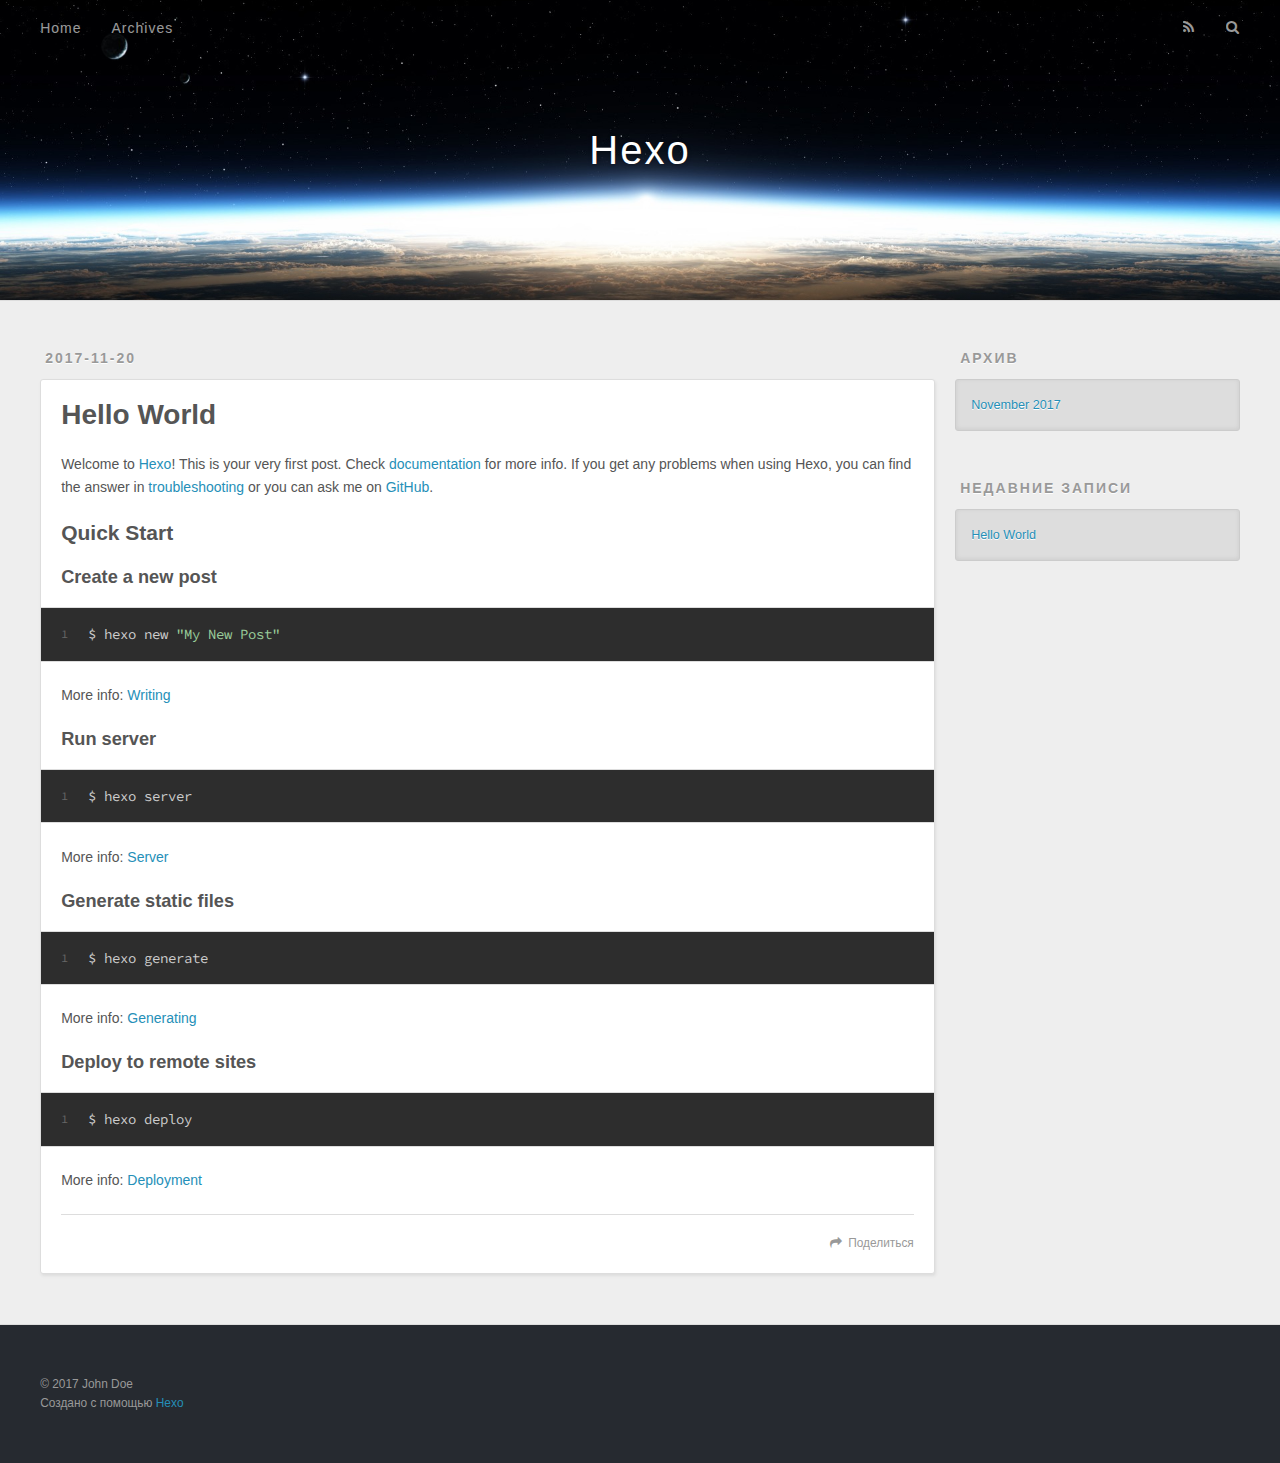
==== index.html @ feb46def "hexo deploy" ====
<!DOCTYPE html>
<html>
<head>
  <meta charset="utf-8">
  
  <title>Hexo</title>
  <meta name="viewport" content="width=device-width, initial-scale=1, maximum-scale=1">
  <meta property="og:type" content="website">
<meta property="og:title" content="Hexo">
<meta property="og:url" content="http://yoursite.com/index.html">
<meta property="og:site_name" content="Hexo">
<meta name="twitter:card" content="summary">
<meta name="twitter:title" content="Hexo">
  
    <link rel="alternate" href="/atom.xml" title="Hexo" type="application/atom+xml">
  
  
    <link rel="icon" href="/favicon.png">
  
  
    <link href="//fonts.googleapis.com/css?family=Source+Code+Pro" rel="stylesheet" type="text/css">
  
  <link rel="stylesheet" href="/css/style.css">
  

</head>

<body>
  <div id="container">
    <div id="wrap">
      <header id="header">
  <div id="banner"></div>
  <div id="header-outer" class="outer">
    <div id="header-title" class="inner">
      <h1 id="logo-wrap">
        <a href="/" id="logo">Hexo</a>
      </h1>
      
    </div>
    <div id="header-inner" class="inner">
      <nav id="main-nav">
        <a id="main-nav-toggle" class="nav-icon"></a>
        
          <a class="main-nav-link" href="/">Home</a>
        
          <a class="main-nav-link" href="/archives">Archives</a>
        
      </nav>
      <nav id="sub-nav">
        
          <a id="nav-rss-link" class="nav-icon" href="/atom.xml" title="RSS-каналы"></a>
        
        <a id="nav-search-btn" class="nav-icon" title="Поиск"></a>
      </nav>
      <div id="search-form-wrap">
        <form action="//google.com/search" method="get" accept-charset="UTF-8" class="search-form"><input type="search" name="q" class="search-form-input" placeholder="Search"><button type="submit" class="search-form-submit">&#xF002;</button><input type="hidden" name="sitesearch" value="http://yoursite.com"></form>
      </div>
    </div>
  </div>
</header>
      <div class="outer">
        <section id="main">
  
    <article id="post-hello-world" class="article article-type-post" itemscope itemprop="blogPost">
  <div class="article-meta">
    <a href="/2017/11/20/hello-world/" class="article-date">
  <time datetime="2017-11-20T05:45:02.000Z" itemprop="datePublished">2017-11-20</time>
</a>
    
  </div>
  <div class="article-inner">
    
    
      <header class="article-header">
        
  
    <h1 itemprop="name">
      <a class="article-title" href="/2017/11/20/hello-world/">Hello World</a>
    </h1>
  

      </header>
    
    <div class="article-entry" itemprop="articleBody">
      
        <p>Welcome to <a href="https://hexo.io/" target="_blank" rel="noopener">Hexo</a>! This is your very first post. Check <a href="https://hexo.io/docs/" target="_blank" rel="noopener">documentation</a> for more info. If you get any problems when using Hexo, you can find the answer in <a href="https://hexo.io/docs/troubleshooting.html" target="_blank" rel="noopener">troubleshooting</a> or you can ask me on <a href="https://github.com/hexojs/hexo/issues" target="_blank" rel="noopener">GitHub</a>.</p>
<h2 id="Quick-Start"><a href="#Quick-Start" class="headerlink" title="Quick Start"></a>Quick Start</h2><h3 id="Create-a-new-post"><a href="#Create-a-new-post" class="headerlink" title="Create a new post"></a>Create a new post</h3><figure class="highlight bash"><table><tr><td class="gutter"><pre><span class="line">1</span><br></pre></td><td class="code"><pre><span class="line">$ hexo new <span class="string">"My New Post"</span></span><br></pre></td></tr></table></figure>
<p>More info: <a href="https://hexo.io/docs/writing.html" target="_blank" rel="noopener">Writing</a></p>
<h3 id="Run-server"><a href="#Run-server" class="headerlink" title="Run server"></a>Run server</h3><figure class="highlight bash"><table><tr><td class="gutter"><pre><span class="line">1</span><br></pre></td><td class="code"><pre><span class="line">$ hexo server</span><br></pre></td></tr></table></figure>
<p>More info: <a href="https://hexo.io/docs/server.html" target="_blank" rel="noopener">Server</a></p>
<h3 id="Generate-static-files"><a href="#Generate-static-files" class="headerlink" title="Generate static files"></a>Generate static files</h3><figure class="highlight bash"><table><tr><td class="gutter"><pre><span class="line">1</span><br></pre></td><td class="code"><pre><span class="line">$ hexo generate</span><br></pre></td></tr></table></figure>
<p>More info: <a href="https://hexo.io/docs/generating.html" target="_blank" rel="noopener">Generating</a></p>
<h3 id="Deploy-to-remote-sites"><a href="#Deploy-to-remote-sites" class="headerlink" title="Deploy to remote sites"></a>Deploy to remote sites</h3><figure class="highlight bash"><table><tr><td class="gutter"><pre><span class="line">1</span><br></pre></td><td class="code"><pre><span class="line">$ hexo deploy</span><br></pre></td></tr></table></figure>
<p>More info: <a href="https://hexo.io/docs/deployment.html" target="_blank" rel="noopener">Deployment</a></p>

      
    </div>
    <footer class="article-footer">
      <a data-url="http://yoursite.com/2017/11/20/hello-world/" data-id="cja7ryu800000cibmfesageqa" class="article-share-link">Поделиться</a>
      
      
    </footer>
  </div>
  
</article>


  

</section>
        
          <aside id="sidebar">
  
    

  
    

  
    
  
    
  <div class="widget-wrap">
    <h3 class="widget-title">Архив</h3>
    <div class="widget">
      <ul class="archive-list"><li class="archive-list-item"><a class="archive-list-link" href="/archives/2017/11/">November 2017</a></li></ul>
    </div>
  </div>


  
    
  <div class="widget-wrap">
    <h3 class="widget-title">Недавние записи</h3>
    <div class="widget">
      <ul>
        
          <li>
            <a href="/2017/11/20/hello-world/">Hello World</a>
          </li>
        
      </ul>
    </div>
  </div>

  
</aside>
        
      </div>
      <footer id="footer">
  
  <div class="outer">
    <div id="footer-info" class="inner">
      &copy; 2017 John Doe<br>
      Создано с помощью <a href="http://hexo.io/" target="_blank">Hexo</a>
    </div>
  </div>
</footer>
    </div>
    <nav id="mobile-nav">
  
    <a href="/" class="mobile-nav-link">Home</a>
  
    <a href="/archives" class="mobile-nav-link">Archives</a>
  
</nav>
    

<script src="//ajax.googleapis.com/ajax/libs/jquery/2.0.3/jquery.min.js"></script>


  <link rel="stylesheet" href="/fancybox/jquery.fancybox.css">
  <script src="/fancybox/jquery.fancybox.pack.js"></script>


<script src="/js/script.js"></script>

  </div>
</body>
</html>
---- css/style.css ----
body {
  width: 100%;
}
body:before,
body:after {
  content: "";
  display: table;
}
body:after {
  clear: both;
}
html,
body,
div,
span,
applet,
object,
iframe,
h1,
h2,
h3,
h4,
h5,
h6,
p,
blockquote,
pre,
a,
abbr,
acronym,
address,
big,
cite,
code,
del,
dfn,
em,
img,
ins,
kbd,
q,
s,
samp,
small,
strike,
strong,
sub,
sup,
tt,
var,
dl,
dt,
dd,
ol,
ul,
li,
fieldset,
form,
label,
legend,
table,
caption,
tbody,
tfoot,
thead,
tr,
th,
td {
  margin: 0;
  padding: 0;
  border: 0;
  outline: 0;
  font-weight: inherit;
  font-style: inherit;
  font-family: inherit;
  font-size: 100%;
  vertical-align: baseline;
}
body {
  line-height: 1;
  color: #000;
  background: #fff;
}
ol,
ul {
  list-style: none;
}
table {
  border-collapse: separate;
  border-spacing: 0;
  vertical-align: middle;
}
caption,
th,
td {
  text-align: left;
  font-weight: normal;
  vertical-align: middle;
}
a img {
  border: none;
}
input,
button {
  margin: 0;
  padding: 0;
}
input::-moz-focus-inner,
button::-moz-focus-inner {
  border: 0;
  padding: 0;
}
@font-face {
  font-family: FontAwesome;
  font-style: normal;
  font-weight: normal;
  src: url("fonts/fontawesome-webfont.eot?v=#4.0.3");
  src: url("fonts/fontawesome-webfont.eot?#iefix&v=#4.0.3") format("embedded-opentype"), url("fonts/fontawesome-webfont.woff?v=#4.0.3") format("woff"), url("fonts/fontawesome-webfont.ttf?v=#4.0.3") format("truetype"), url("fonts/fontawesome-webfont.svg#fontawesomeregular?v=#4.0.3") format("svg");
}
html,
body,
#container {
  height: 100%;
}
body {
  background: #eee;
  font: 14px "Helvetica Neue", Helvetica, Arial, sans-serif;
  -webkit-text-size-adjust: 100%;
}
.outer {
  max-width: 1220px;
  margin: 0 auto;
  padding: 0 20px;
}
.outer:before,
.outer:after {
  content: "";
  display: table;
}
.outer:after {
  clear: both;
}
.inner {
  display: inline;
  float: left;
  width: 98.33333333333333%;
  margin: 0 0.833333333333333%;
}
.left,
.alignleft {
  float: left;
}
.right,
.alignright {
  float: right;
}
.clear {
  clear: both;
}
#container {
  position: relative;
}
.mobile-nav-on {
  overflow: hidden;
}
#wrap {
  height: 100%;
  width: 100%;
  position: absolute;
  top: 0;
  left: 0;
  -webkit-transition: 0.2s ease-out;
  -moz-transition: 0.2s ease-out;
  -ms-transition: 0.2s ease-out;
  transition: 0.2s ease-out;
  z-index: 1;
  background: #eee;
}
.mobile-nav-on #wrap {
  left: 280px;
}
@media screen and (min-width: 768px) {
  #main {
    display: inline;
    float: left;
    width: 73.33333333333333%;
    margin: 0 0.833333333333333%;
  }
}
.article-date,
.article-category-link,
.archive-year,
.widget-title {
  text-decoration: none;
  text-transform: uppercase;
  letter-spacing: 2px;
  color: #999;
  margin-bottom: 1em;
  margin-left: 5px;
  line-height: 1em;
  text-shadow: 0 1px #fff;
  font-weight: bold;
}
.article-inner,
.archive-article-inner {
  background: #fff;
  -webkit-box-shadow: 1px 2px 3px #ddd;
  box-shadow: 1px 2px 3px #ddd;
  border: 1px solid #ddd;
  border-radius: 3px;
}
.article-entry h1,
.widget h1 {
  font-size: 2em;
}
.article-entry h2,
.widget h2 {
  font-size: 1.5em;
}
.article-entry h3,
.widget h3 {
  font-size: 1.3em;
}
.article-entry h4,
.widget h4 {
  font-size: 1.2em;
}
.article-entry h5,
.widget h5 {
  font-size: 1em;
}
.article-entry h6,
.widget h6 {
  font-size: 1em;
  color: #999;
}
.article-entry hr,
.widget hr {
  border: 1px dashed #ddd;
}
.article-entry strong,
.widget strong {
  font-weight: bold;
}
.article-entry em,
.widget em,
.article-entry cite,
.widget cite {
  font-style: italic;
}
.article-entry sup,
.widget sup,
.article-entry sub,
.widget sub {
  font-size: 0.75em;
  line-height: 0;
  position: relative;
  vertical-align: baseline;
}
.article-entry sup,
.widget sup {
  top: -0.5em;
}
.article-entry sub,
.widget sub {
  bottom: -0.2em;
}
.article-entry small,
.widget small {
  font-size: 0.85em;
}
.article-entry acronym,
.widget acronym,
.article-entry abbr,
.widget abbr {
  border-bottom: 1px dotted;
}
.article-entry ul,
.widget ul,
.article-entry ol,
.widget ol,
.article-entry dl,
.widget dl {
  margin: 0 20px;
  line-height: 1.6em;
}
.article-entry ul ul,
.widget ul ul,
.article-entry ol ul,
.widget ol ul,
.article-entry ul ol,
.widget ul ol,
.article-entry ol ol,
.widget ol ol {
  margin-top: 0;
  margin-bottom: 0;
}
.article-entry ul,
.widget ul {
  list-style: disc;
}
.article-entry ol,
.widget ol {
  list-style: decimal;
}
.article-entry dt,
.widget dt {
  font-weight: bold;
}
#header {
  height: 300px;
  position: relative;
  border-bottom: 1px solid #ddd;
}
#header:before,
#header:after {
  content: "";
  position: absolute;
  left: 0;
  right: 0;
  height: 40px;
}
#header:before {
  top: 0;
  background: -webkit-linear-gradient(rgba(0,0,0,0.2), transparent);
  background: -moz-linear-gradient(rgba(0,0,0,0.2), transparent);
  background: -ms-linear-gradient(rgba(0,0,0,0.2), transparent);
  background: linear-gradient(rgba(0,0,0,0.2), transparent);
}
#header:after {
  bottom: 0;
  background: -webkit-linear-gradient(transparent, rgba(0,0,0,0.2));
  background: -moz-linear-gradient(transparent, rgba(0,0,0,0.2));
  background: -ms-linear-gradient(transparent, rgba(0,0,0,0.2));
  background: linear-gradient(transparent, rgba(0,0,0,0.2));
}
#header-outer {
  height: 100%;
  position: relative;
}
#header-inner {
  position: relative;
  overflow: hidden;
}
#banner {
  position: absolute;
  top: 0;
  left: 0;
  width: 100%;
  height: 100%;
  background: url("images/banner.jpg") center #000;
  -webkit-background-size: cover;
  -moz-background-size: cover;
  background-size: cover;
  z-index: -1;
}
#header-title {
  text-align: center;
  height: 40px;
  position: absolute;
  top: 50%;
  left: 0;
  margin-top: -20px;
}
#logo,
#subtitle {
  text-decoration: none;
  color: #fff;
  font-weight: 300;
  text-shadow: 0 1px 4px rgba(0,0,0,0.3);
}
#logo {
  font-size: 40px;
  line-height: 40px;
  letter-spacing: 2px;
}
#subtitle {
  font-size: 16px;
  line-height: 16px;
  letter-spacing: 1px;
}
#subtitle-wrap {
  margin-top: 16px;
}
#main-nav {
  float: left;
  margin-left: -15px;
}
.nav-icon,
.main-nav-link {
  float: left;
  color: #fff;
  opacity: 0.6;
  text-decoration: none;
  text-shadow: 0 1px rgba(0,0,0,0.2);
  -webkit-transition: opacity 0.2s;
  -moz-transition: opacity 0.2s;
  -ms-transition: opacity 0.2s;
  transition: opacity 0.2s;
  display: block;
  padding: 20px 15px;
}
.nav-icon:hover,
.main-nav-link:hover {
  opacity: 1;
}
.nav-icon {
  font-family: FontAwesome;
  text-align: center;
  font-size: 14px;
  width: 14px;
  height: 14px;
  padding: 20px 15px;
  position: relative;
  cursor: pointer;
}
.main-nav-link {
  font-weight: 300;
  letter-spacing: 1px;
}
@media screen and (max-width: 479px) {
  .main-nav-link {
    display: none;
  }
}
#main-nav-toggle {
  display: none;
}
#main-nav-toggle:before {
  content: "\f0c9";
}
@media screen and (max-width: 479px) {
  #main-nav-toggle {
    display: block;
  }
}
#sub-nav {
  float: right;
  margin-right: -15px;
}
#nav-rss-link:before {
  content: "\f09e";
}
#nav-search-btn:before {
  content: "\f002";
}
#search-form-wrap {
  position: absolute;
  top: 15px;
  width: 150px;
  height: 30px;
  right: -150px;
  opacity: 0;
  -webkit-transition: 0.2s ease-out;
  -moz-transition: 0.2s ease-out;
  -ms-transition: 0.2s ease-out;
  transition: 0.2s ease-out;
}
#search-form-wrap.on {
  opacity: 1;
  right: 0;
}
@media screen and (max-width: 479px) {
  #search-form-wrap {
    width: 100%;
    right: -100%;
  }
}
.search-form {
  position: absolute;
  top: 0;
  left: 0;
  right: 0;
  background: #fff;
  padding: 5px 15px;
  border-radius: 15px;
  -webkit-box-shadow: 0 0 10px rgba(0,0,0,0.3);
  box-shadow: 0 0 10px rgba(0,0,0,0.3);
}
.search-form-input {
  border: none;
  background: none;
  color: #555;
  width: 100%;
  font: 13px "Helvetica Neue", Helvetica, Arial, sans-serif;
  outline: none;
}
.search-form-input::-webkit-search-results-decoration,
.search-form-input::-webkit-search-cancel-button {
  -webkit-appearance: none;
}
.search-form-submit {
  position: absolute;
  top: 50%;
  right: 10px;
  margin-top: -7px;
  font: 13px FontAwesome;
  border: none;
  background: none;
  color: #bbb;
  cursor: pointer;
}
.search-form-submit:hover,
.search-form-submit:focus {
  color: #777;
}
.article {
  margin: 50px 0;
}
.article-inner {
  overflow: hidden;
}
.article-meta:before,
.article-meta:after {
  content: "";
  display: table;
}
.article-meta:after {
  clear: both;
}
.article-date {
  float: left;
}
.article-category {
  float: left;
  line-height: 1em;
  color: #ccc;
  text-shadow: 0 1px #fff;
  margin-left: 8px;
}
.article-category:before {
  content: "\2022";
}
.article-category-link {
  margin: 0 12px 1em;
}
.article-header {
  padding: 20px 20px 0;
}
.article-title {
  text-decoration: none;
  font-size: 2em;
  font-weight: bold;
  color: #555;
  line-height: 1.1em;
  -webkit-transition: color 0.2s;
  -moz-transition: color 0.2s;
  -ms-transition: color 0.2s;
  transition: color 0.2s;
}
a.article-title:hover {
  color: #258fb8;
}
.article-entry {
  color: #555;
  padding: 0 20px;
}
.article-entry:before,
.article-entry:after {
  content: "";
  display: table;
}
.article-entry:after {
  clear: both;
}
.article-entry p,
.article-entry table {
  line-height: 1.6em;
  margin: 1.6em 0;
}
.article-entry h1,
.article-entry h2,
.article-entry h3,
.article-entry h4,
.article-entry h5,
.article-entry h6 {
  font-weight: bold;
}
.article-entry h1,
.article-entry h2,
.article-entry h3,
.article-entry h4,
.article-entry h5,
.article-entry h6 {
  line-height: 1.1em;
  margin: 1.1em 0;
}
.article-entry a {
  color: #258fb8;
  text-decoration: none;
}
.article-entry a:hover {
  text-decoration: underline;
}
.article-entry ul,
.article-entry ol,
.article-entry dl {
  margin-top: 1.6em;
  margin-bottom: 1.6em;
}
.article-entry img,
.article-entry video {
  max-width: 100%;
  height: auto;
  display: block;
  margin: auto;
}
.article-entry iframe {
  border: none;
}
.article-entry table {
  width: 100%;
  border-collapse: collapse;
  border-spacing: 0;
}
.article-entry th {
  font-weight: bold;
  border-bottom: 3px solid #ddd;
  padding-bottom: 0.5em;
}
.article-entry td {
  border-bottom: 1px solid #ddd;
  padding: 10px 0;
}
.article-entry blockquote {
  font-family: Georgia, "Times New Roman", serif;
  font-size: 1.4em;
  margin: 1.6em 20px;
  text-align: center;
}
.article-entry blockquote footer {
  font-size: 14px;
  margin: 1.6em 0;
  font-family: "Helvetica Neue", Helvetica, Arial, sans-serif;
}
.article-entry blockquote footer cite:before {
  content: "—";
  padding: 0 0.5em;
}
.article-entry .pullquote {
  text-align: left;
  width: 45%;
  margin: 0;
}
.article-entry .pullquote.left {
  margin-left: 0.5em;
  margin-right: 1em;
}
.article-entry .pullquote.right {
  margin-right: 0.5em;
  margin-left: 1em;
}
.article-entry .caption {
  color: #999;
  display: block;
  font-size: 0.9em;
  margin-top: 0.5em;
  position: relative;
  text-align: center;
}
.article-entry .video-container {
  position: relative;
  padding-top: 56.25%;
  height: 0;
  overflow: hidden;
}
.article-entry .video-container iframe,
.article-entry .video-container object,
.article-entry .video-container embed {
  position: absolute;
  top: 0;
  left: 0;
  width: 100%;
  height: 100%;
  margin-top: 0;
}
.article-more-link a {
  display: inline-block;
  line-height: 1em;
  padding: 6px 15px;
  border-radius: 15px;
  background: #eee;
  color: #999;
  text-shadow: 0 1px #fff;
  text-decoration: none;
}
.article-more-link a:hover {
  background: #258fb8;
  color: #fff;
  text-decoration: none;
  text-shadow: 0 1px #1e7293;
}
.article-footer {
  font-size: 0.85em;
  line-height: 1.6em;
  border-top: 1px solid #ddd;
  padding-top: 1.6em;
  margin: 0 20px 20px;
}
.article-footer:before,
.article-footer:after {
  content: "";
  display: table;
}
.article-footer:after {
  clear: both;
}
.article-footer a {
  color: #999;
  text-decoration: none;
}
.article-footer a:hover {
  color: #555;
}
.article-tag-list-item {
  float: left;
  margin-right: 10px;
}
.article-tag-list-link:before {
  content: "#";
}
.article-comment-link {
  float: right;
}
.article-comment-link:before {
  content: "\f075";
  font-family: FontAwesome;
  padding-right: 8px;
}
.article-share-link {
  cursor: pointer;
  float: right;
  margin-left: 20px;
}
.article-share-link:before {
  content: "\f064";
  font-family: FontAwesome;
  padding-right: 6px;
}
#article-nav {
  position: relative;
}
#article-nav:before,
#article-nav:after {
  content: "";
  display: table;
}
#article-nav:after {
  clear: both;
}
@media screen and (min-width: 768px) {
  #article-nav {
    margin: 50px 0;
  }
  #article-nav:before {
    width: 8px;
    height: 8px;
    position: absolute;
    top: 50%;
    left: 50%;
    margin-top: -4px;
    margin-left: -4px;
    content: "";
    border-radius: 50%;
    background: #ddd;
    -webkit-box-shadow: 0 1px 2px #fff;
    box-shadow: 0 1px 2px #fff;
  }
}
.article-nav-link-wrap {
  text-decoration: none;
  text-shadow: 0 1px #fff;
  color: #999;
  -webkit-box-sizing: border-box;
  -moz-box-sizing: border-box;
  box-sizing: border-box;
  margin-top: 50px;
  text-align: center;
  display: block;
}
.article-nav-link-wrap:hover {
  color: #555;
}
@media screen and (min-width: 768px) {
  .article-nav-link-wrap {
    width: 50%;
    margin-top: 0;
  }
}
@media screen and (min-width: 768px) {
  #article-nav-newer {
    float: left;
    text-align: right;
    padding-right: 20px;
  }
}
@media screen and (min-width: 768px) {
  #article-nav-older {
    float: right;
    text-align: left;
    padding-left: 20px;
  }
}
.article-nav-caption {
  text-transform: uppercase;
  letter-spacing: 2px;
  color: #ddd;
  line-height: 1em;
  font-weight: bold;
}
#article-nav-newer .article-nav-caption {
  margin-right: -2px;
}
.article-nav-title {
  font-size: 0.85em;
  line-height: 1.6em;
  margin-top: 0.5em;
}
.article-share-box {
  position: absolute;
  display: none;
  background: #fff;
  -webkit-box-shadow: 1px 2px 10px rgba(0,0,0,0.2);
  box-shadow: 1px 2px 10px rgba(0,0,0,0.2);
  border-radius: 3px;
  margin-left: -145px;
  overflow: hidden;
  z-index: 1;
}
.article-share-box.on {
  display: block;
}
.article-share-input {
  width: 100%;
  background: none;
  -webkit-box-sizing: border-box;
  -moz-box-sizing: border-box;
  box-sizing: border-box;
  font: 14px "Helvetica Neue", Helvetica, Arial, sans-serif;
  padding: 0 15px;
  color: #555;
  outline: none;
  border: 1px solid #ddd;
  border-radius: 3px 3px 0 0;
  height: 36px;
  line-height: 36px;
}
.article-share-links {
  background: #eee;
}
.article-share-links:before,
.article-share-links:after {
  content: "";
  display: table;
}
.article-share-links:after {
  clear: both;
}
.article-share-twitter,
.article-share-facebook,
.article-share-pinterest,
.article-share-google {
  width: 50px;
  height: 36px;
  display: block;
  float: left;
  position: relative;
  color: #999;
  text-shadow: 0 1px #fff;
}
.article-share-twitter:before,
.article-share-facebook:before,
.article-share-pinterest:before,
.article-share-google:before {
  font-size: 20px;
  font-family: FontAwesome;
  width: 20px;
  height: 20px;
  position: absolute;
  top: 50%;
  left: 50%;
  margin-top: -10px;
  margin-left: -10px;
  text-align: center;
}
.article-share-twitter:hover,
.article-share-facebook:hover,
.article-share-pinterest:hover,
.article-share-google:hover {
  color: #fff;
}
.article-share-twitter:before {
  content: "\f099";
}
.article-share-twitter:hover {
  background: #00aced;
  text-shadow: 0 1px #008abe;
}
.article-share-facebook:before {
  content: "\f09a";
}
.article-share-facebook:hover {
  background: #3b5998;
  text-shadow: 0 1px #2f477a;
}
.article-share-pinterest:before {
  content: "\f0d2";
}
.article-share-pinterest:hover {
  background: #cb2027;
  text-shadow: 0 1px #a21a1f;
}
.article-share-google:before {
  content: "\f0d5";
}
.article-share-google:hover {
  background: #dd4b39;
  text-shadow: 0 1px #be3221;
}
.article-gallery {
  background: #000;
  position: relative;
}
.article-gallery-photos {
  position: relative;
  overflow: hidden;
}
.article-gallery-img {
  display: none;
  max-width: 100%;
}
.article-gallery-img:first-child {
  display: block;
}
.article-gallery-img.loaded {
  position: absolute;
  display: block;
}
.article-gallery-img img {
  display: block;
  max-width: 100%;
  margin: 0 auto;
}
#comments {
  background: #fff;
  -webkit-box-shadow: 1px 2px 3px #ddd;
  box-shadow: 1px 2px 3px #ddd;
  padding: 20px;
  border: 1px solid #ddd;
  border-radius: 3px;
  margin: 50px 0;
}
#comments a {
  color: #258fb8;
}
.archives-wrap {
  margin: 50px 0;
}
.archives:before,
.archives:after {
  content: "";
  display: table;
}
.archives:after {
  clear: both;
}
.archive-year-wrap {
  margin-bottom: 1em;
}
.archives {
  -webkit-column-gap: 10px;
  -moz-column-gap: 10px;
  column-gap: 10px;
}
@media screen and (min-width: 480px) and (max-width: 767px) {
  .archives {
    -webkit-column-count: 2;
    -moz-column-count: 2;
    column-count: 2;
  }
}
@media screen and (min-width: 768px) {
  .archives {
    -webkit-column-count: 3;
    -moz-column-count: 3;
    column-count: 3;
  }
}
.archive-article {
  -webkit-column-break-inside: avoid;
  page-break-inside: avoid;
  overflow: hidden;
  break-inside: avoid-column;
}
.archive-article-inner {
  padding: 10px;
  margin-bottom: 15px;
}
.archive-article-title {
  text-decoration: none;
  font-weight: bold;
  color: #555;
  -webkit-transition: color 0.2s;
  -moz-transition: color 0.2s;
  -ms-transition: color 0.2s;
  transition: color 0.2s;
  line-height: 1.6em;
}
.archive-article-title:hover {
  color: #258fb8;
}
.archive-article-footer {
  margin-top: 1em;
}
.archive-article-date {
  color: #999;
  text-decoration: none;
  font-size: 0.85em;
  line-height: 1em;
  margin-bottom: 0.5em;
  display: block;
}
#page-nav {
  margin: 50px auto;
  background: #fff;
  -webkit-box-shadow: 1px 2px 3px #ddd;
  box-shadow: 1px 2px 3px #ddd;
  border: 1px solid #ddd;
  border-radius: 3px;
  text-align: center;
  color: #999;
  overflow: hidden;
}
#page-nav:before,
#page-nav:after {
  content: "";
  display: table;
}
#page-nav:after {
  clear: both;
}
#page-nav a,
#page-nav span {
  padding: 10px 20px;
  line-height: 1;
  height: 2ex;
}
#page-nav a {
  color: #999;
  text-decoration: none;
}
#page-nav a:hover {
  background: #999;
  color: #fff;
}
#page-nav .prev {
  float: left;
}
#page-nav .next {
  float: right;
}
#page-nav .page-number {
  display: inline-block;
}
@media screen and (max-width: 479px) {
  #page-nav .page-number {
    display: none;
  }
}
#page-nav .current {
  color: #555;
  font-weight: bold;
}
#page-nav .space {
  color: #ddd;
}
#footer {
  background: #262a30;
  padding: 50px 0;
  border-top: 1px solid #ddd;
  color: #999;
}
#footer a {
  color: #258fb8;
  text-decoration: none;
}
#footer a:hover {
  text-decoration: underline;
}
#footer-info {
  line-height: 1.6em;
  font-size: 0.85em;
}
.article-entry pre,
.article-entry .highlight {
  background: #2d2d2d;
  margin: 0 -20px;
  padding: 15px 20px;
  border-style: solid;
  border-color: #ddd;
  border-width: 1px 0;
  overflow: auto;
  color: #ccc;
  line-height: 22.400000000000002px;
}
.article-entry .highlight .gutter pre,
.article-entry .gist .gist-file .gist-data .line-numbers {
  color: #666;
  font-size: 0.85em;
}
.article-entry pre,
.article-entry code {
  font-family: "Source Code Pro", Consolas, Monaco, Menlo, Consolas, monospace;
}
.article-entry code {
  background: #eee;
  text-shadow: 0 1px #fff;
  padding: 0 0.3em;
}
.article-entry pre code {
  background: none;
  text-shadow: none;
  padding: 0;
}
.article-entry .highlight pre {
  border: none;
  margin: 0;
  padding: 0;
}
.article-entry .highlight table {
  margin: 0;
  width: auto;
}
.article-entry .highlight td {
  border: none;
  padding: 0;
}
.article-entry .highlight figcaption {
  font-size: 0.85em;
  color: #999;
  line-height: 1em;
  margin-bottom: 1em;
}
.article-entry .highlight figcaption:before,
.article-entry .highlight figcaption:after {
  content: "";
  display: table;
}
.article-entry .highlight figcaption:after {
  clear: both;
}
.article-entry .highlight figcaption a {
  float: right;
}
.article-entry .highlight .gutter pre {
  text-align: right;
  padding-right: 20px;
}
.article-entry .highlight .line {
  height: 22.400000000000002px;
}
.article-entry .highlight .line.marked {
  background: #515151;
}
.article-entry .gist {
  margin: 0 -20px;
  border-style: solid;
  border-color: #ddd;
  border-width: 1px 0;
  background: #2d2d2d;
  padding: 15px 20px 15px 0;
}
.article-entry .gist .gist-file {
  border: none;
  font-family: "Source Code Pro", Consolas, Monaco, Menlo, Consolas, monospace;
  margin: 0;
}
.article-entry .gist .gist-file .gist-data {
  background: none;
  border: none;
}
.article-entry .gist .gist-file .gist-data .line-numbers {
  background: none;
  border: none;
  padding: 0 20px 0 0;
}
.article-entry .gist .gist-file .gist-data .line-data {
  padding: 0 !important;
}
.article-entry .gist .gist-file .highlight {
  margin: 0;
  padding: 0;
  border: none;
}
.article-entry .gist .gist-file .gist-meta {
  background: #2d2d2d;
  color: #999;
  font: 0.85em "Helvetica Neue", Helvetica, Arial, sans-serif;
  text-shadow: 0 0;
  padding: 0;
  margin-top: 1em;
  margin-left: 20px;
}
.article-entry .gist .gist-file .gist-meta a {
  color: #258fb8;
  font-weight: normal;
}
.article-entry .gist .gist-file .gist-meta a:hover {
  text-decoration: underline;
}
pre .comment,
pre .title {
  color: #999;
}
pre .variable,
pre .attribute,
pre .tag,
pre .regexp,
pre .ruby .constant,
pre .xml .tag .title,
pre .xml .pi,
pre .xml .doctype,
pre .html .doctype,
pre .css .id,
pre .css .class,
pre .css .pseudo {
  color: #f2777a;
}
pre .number,
pre .preprocessor,
pre .built_in,
pre .literal,
pre .params,
pre .constant {
  color: #f99157;
}
pre .class,
pre .ruby .class .title,
pre .css .rules .attribute {
  color: #9c9;
}
pre .string,
pre .value,
pre .inheritance,
pre .header,
pre .ruby .symbol,
pre .xml .cdata {
  color: #9c9;
}
pre .css .hexcolor {
  color: #6cc;
}
pre .function,
pre .python .decorator,
pre .python .title,
pre .ruby .function .title,
pre .ruby .title .keyword,
pre .perl .sub,
pre .javascript .title,
pre .coffeescript .title {
  color: #69c;
}
pre .keyword,
pre .javascript .function {
  color: #c9c;
}
@media screen and (max-width: 479px) {
  #mobile-nav {
    position: absolute;
    top: 0;
    left: 0;
    width: 280px;
    height: 100%;
    background: #191919;
    border-right: 1px solid #fff;
  }
}
@media screen and (max-width: 479px) {
  .mobile-nav-link {
    display: block;
    color: #999;
    text-decoration: none;
    padding: 15px 20px;
    font-weight: bold;
  }
  .mobile-nav-link:hover {
    color: #fff;
  }
}
@media screen and (min-width: 768px) {
  #sidebar {
    display: inline;
    float: left;
    width: 23.333333333333332%;
    margin: 0 0.833333333333333%;
  }
}
.widget-wrap {
  margin: 50px 0;
}
.widget {
  color: #777;
  text-shadow: 0 1px #fff;
  background: #ddd;
  -webkit-box-shadow: 0 -1px 4px #ccc inset;
  box-shadow: 0 -1px 4px #ccc inset;
  border: 1px solid #ccc;
  padding: 15px;
  border-radius: 3px;
}
.widget a {
  color: #258fb8;
  text-decoration: none;
}
.widget a:hover {
  text-decoration: underline;
}
.widget ul ul,
.widget ol ul,
.widget dl ul,
.widget ul ol,
.widget ol ol,
.widget dl ol,
.widget ul dl,
.widget ol dl,
.widget dl dl {
  margin-left: 15px;
  list-style: disc;
}
.widget {
  line-height: 1.6em;
  word-wrap: break-word;
  font-size: 0.9em;
}
.widget ul,
.widget ol {
  list-style: none;
  margin: 0;
}
.widget ul ul,
.widget ol ul,
.widget ul ol,
.widget ol ol {
  margin: 0 20px;
}
.widget ul ul,
.widget ol ul {
  list-style: disc;
}
.widget ul ol,
.widget ol ol {
  list-style: decimal;
}
.category-list-count,
.tag-list-count,
.archive-list-count {
  padding-left: 5px;
  color: #999;
  font-size: 0.85em;
}
.category-list-count:before,
.tag-list-count:before,
.archive-list-count:before {
  content: "(";
}
.category-list-count:after,
.tag-list-count:after,
.archive-list-count:after {
  content: ")";
}
.tagcloud a {
  margin-right: 5px;
  display: inline-block;
}
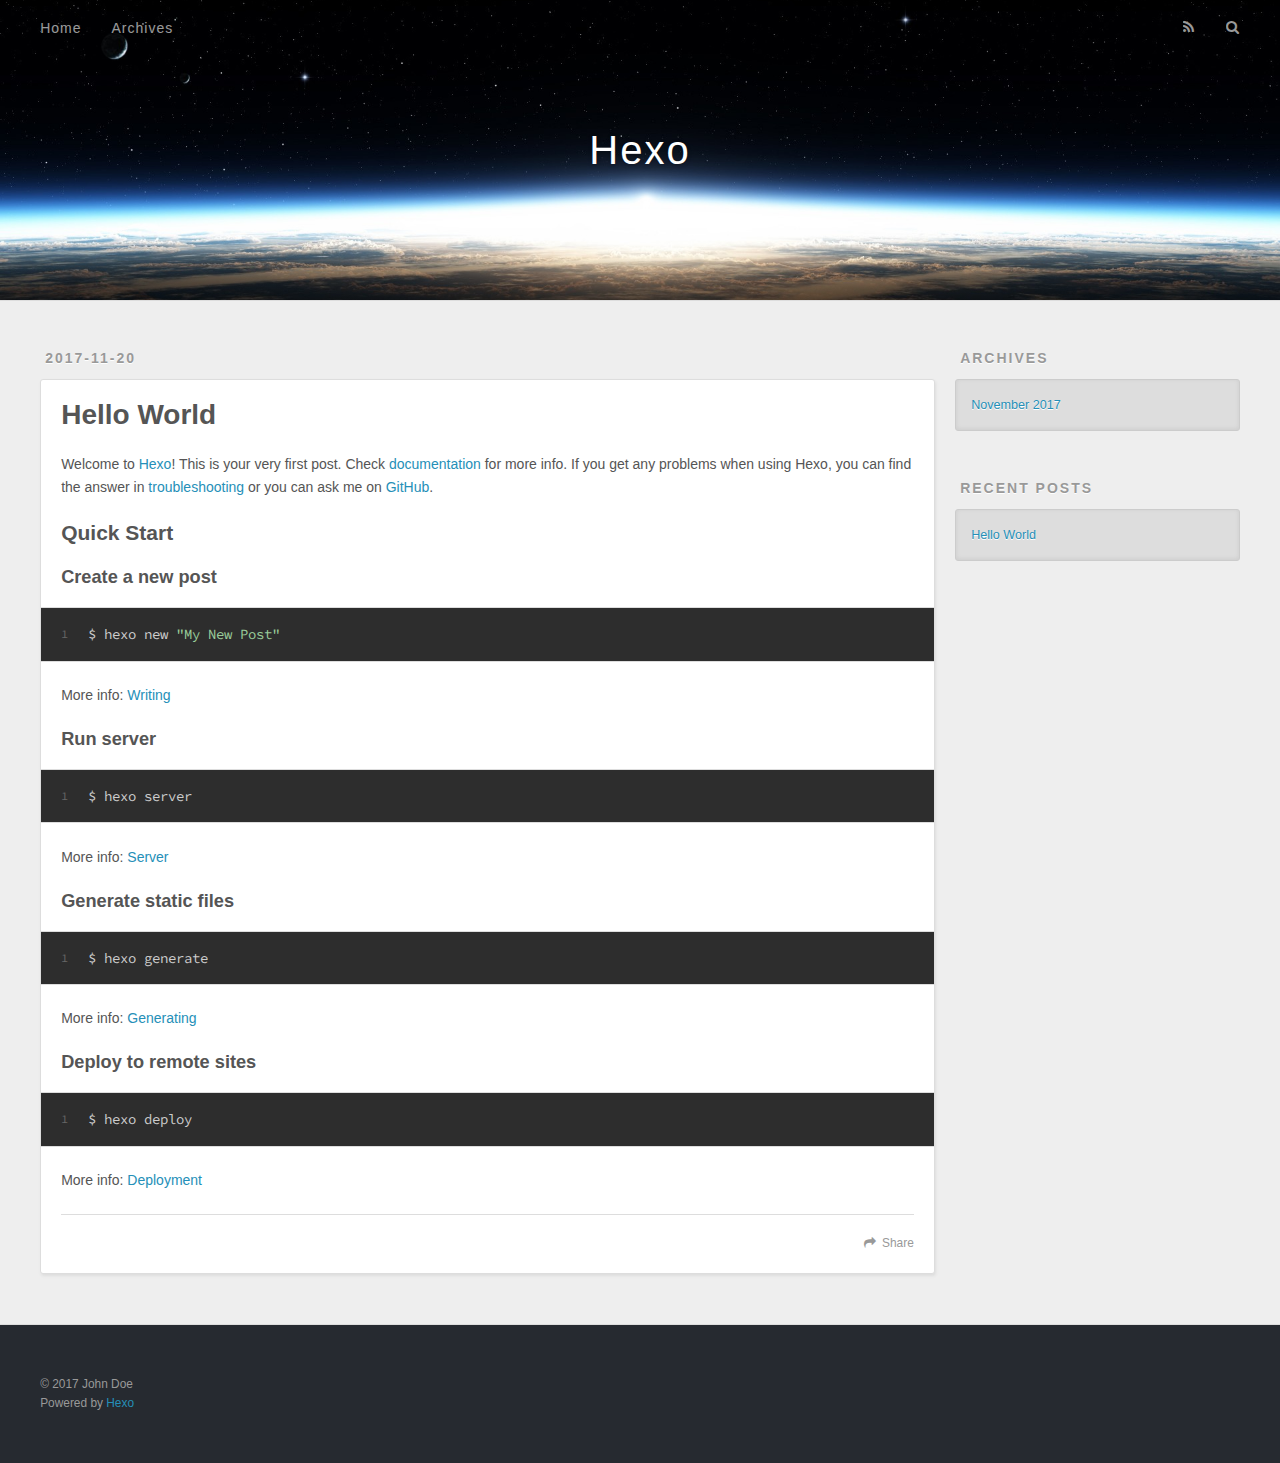
==== commit eabc56ad: "hexo deploy" ====
--- a/index.html
+++ b/index.html
@@ -48,9 +48,9 @@
       </nav>
       <nav id="sub-nav">
         
-          <a id="nav-rss-link" class="nav-icon" href="/atom.xml" title="RSS-каналы"></a>
+          <a id="nav-rss-link" class="nav-icon" href="/atom.xml" title="RSS Feed"></a>
         
-        <a id="nav-search-btn" class="nav-icon" title="Поиск"></a>
+        <a id="nav-search-btn" class="nav-icon" title="Search"></a>
       </nav>
       <div id="search-form-wrap">
         <form action="//google.com/search" method="get" accept-charset="UTF-8" class="search-form"><input type="search" name="q" class="search-form-input" placeholder="Search"><button type="submit" class="search-form-submit">&#xF002;</button><input type="hidden" name="sitesearch" value="http://yoursite.com"></form>
@@ -96,7 +96,7 @@
       
     </div>
     <footer class="article-footer">
-      <a data-url="http://yoursite.com/2017/11/20/hello-world/" data-id="cja7ryu800000cibmfesageqa" class="article-share-link">Поделиться</a>
+      <a data-url="http://yoursite.com/2017/11/20/hello-world/" data-id="cja7tgmqq0000hkbm3gourrk9" class="article-share-link">Share</a>
       
       
     </footer>
@@ -121,7 +121,7 @@
   
     
   <div class="widget-wrap">
-    <h3 class="widget-title">Архив</h3>
+    <h3 class="widget-title">Archives</h3>
     <div class="widget">
       <ul class="archive-list"><li class="archive-list-item"><a class="archive-list-link" href="/archives/2017/11/">November 2017</a></li></ul>
     </div>
@@ -131,7 +131,7 @@
   
     
   <div class="widget-wrap">
-    <h3 class="widget-title">Недавние записи</h3>
+    <h3 class="widget-title">Recent Posts</h3>
     <div class="widget">
       <ul>
         
@@ -152,7 +152,7 @@
   <div class="outer">
     <div id="footer-info" class="inner">
       &copy; 2017 John Doe<br>
-      Создано с помощью <a href="http://hexo.io/" target="_blank">Hexo</a>
+      Powered by <a href="http://hexo.io/" target="_blank">Hexo</a>
     </div>
   </div>
 </footer>
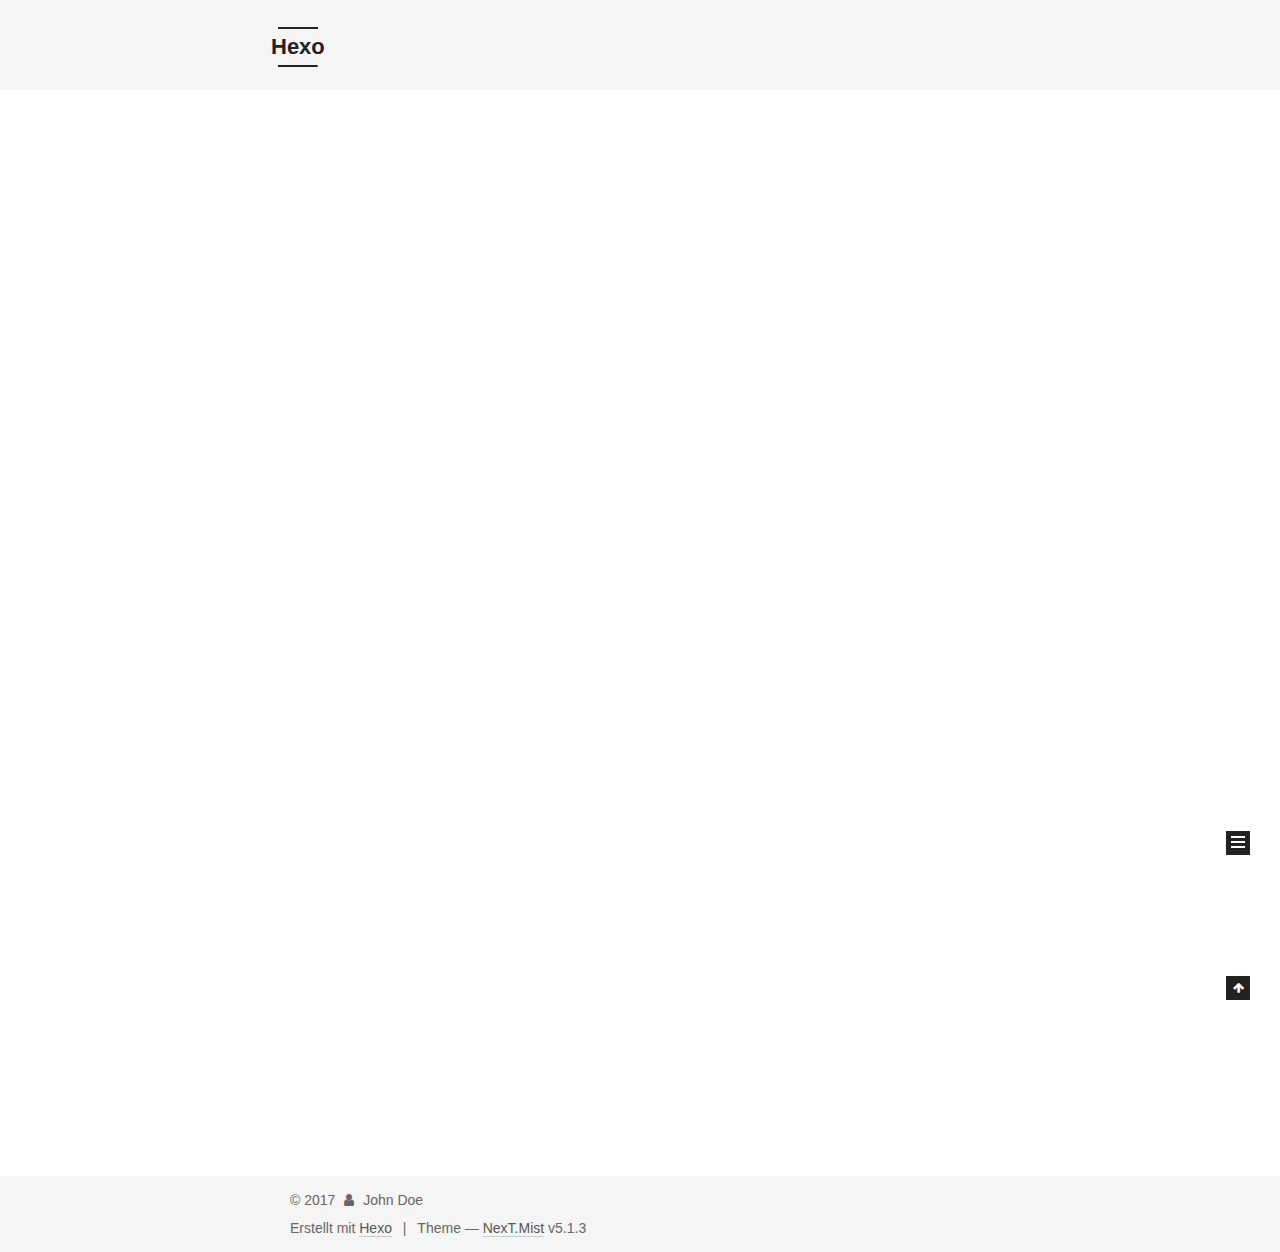
==== commit d51990dd: "hexo deploy" ====
--- a/index.html
+++ b/index.html
@@ -1,89 +1,305 @@
 <!DOCTYPE html>
-<html>
+
+
+
+  
+
+
+<html class="theme-next mist use-motion" lang="">
 <head>
-  <meta charset="utf-8">
-  
-  <title>Hexo</title>
-  <meta name="viewport" content="width=device-width, initial-scale=1, maximum-scale=1">
-  <meta property="og:type" content="website">
+  <meta charset="UTF-8"/>
+<meta http-equiv="X-UA-Compatible" content="IE=edge" />
+<meta name="viewport" content="width=device-width, initial-scale=1, maximum-scale=1"/>
+<meta name="theme-color" content="#222">
+
+
+
+
+
+
+
+
+
+<meta http-equiv="Cache-Control" content="no-transform" />
+<meta http-equiv="Cache-Control" content="no-siteapp" />
+
+
+
+
+
+
+
+
+
+
+
+
+
+
+
+
+  
+  
+  <link href="/lib/fancybox/source/jquery.fancybox.css?v=2.1.5" rel="stylesheet" type="text/css" />
+
+
+
+
+
+
+
+<link href="/lib/font-awesome/css/font-awesome.min.css?v=4.6.2" rel="stylesheet" type="text/css" />
+
+<link href="/css/main.css?v=5.1.3" rel="stylesheet" type="text/css" />
+
+
+  <link rel="apple-touch-icon" sizes="180x180" href="/images/apple-touch-icon-next.png?v=5.1.3">
+
+
+  <link rel="icon" type="image/png" sizes="32x32" href="/images/favicon-32x32-next.png?v=5.1.3">
+
+
+  <link rel="icon" type="image/png" sizes="16x16" href="/images/favicon-16x16-next.png?v=5.1.3">
+
+
+  <link rel="mask-icon" href="/images/logo.svg?v=5.1.3" color="#222">
+
+
+
+
+
+  <meta name="keywords" content="Hexo, NexT" />
+
+
+
+
+
+
+
+
+
+
+<meta property="og:type" content="website">
 <meta property="og:title" content="Hexo">
 <meta property="og:url" content="http://yoursite.com/index.html">
 <meta property="og:site_name" content="Hexo">
 <meta name="twitter:card" content="summary">
 <meta name="twitter:title" content="Hexo">
-  
-    <link rel="alternate" href="/atom.xml" title="Hexo" type="application/atom+xml">
-  
-  
-    <link rel="icon" href="/favicon.png">
-  
-  
-    <link href="//fonts.googleapis.com/css?family=Source+Code+Pro" rel="stylesheet" type="text/css">
-  
-  <link rel="stylesheet" href="/css/style.css">
-  
+
+
+
+<script type="text/javascript" id="hexo.configurations">
+  var NexT = window.NexT || {};
+  var CONFIG = {
+    root: '/',
+    scheme: 'Mist',
+    version: '5.1.3',
+    sidebar: {"position":"left","display":"post","offset":12,"b2t":false,"scrollpercent":false,"onmobile":false},
+    fancybox: true,
+    tabs: true,
+    motion: {"enable":true,"async":false,"transition":{"post_block":"fadeIn","post_header":"slideDownIn","post_body":"slideDownIn","coll_header":"slideLeftIn","sidebar":"slideUpIn"}},
+    duoshuo: {
+      userId: '0',
+      author: 'Author'
+    },
+    algolia: {
+      applicationID: '',
+      apiKey: '',
+      indexName: '',
+      hits: {"per_page":10},
+      labels: {"input_placeholder":"Search for Posts","hits_empty":"We didn't find any results for the search: ${query}","hits_stats":"${hits} results found in ${time} ms"}
+    }
+  };
+</script>
+
+
+
+  <link rel="canonical" href="http://yoursite.com/"/>
+
+
+
+
+
+  <title>Hexo</title>
+  
+
+
+
+
+
+
+
 
 </head>
 
-<body>
-  <div id="container">
-    <div id="wrap">
-      <header id="header">
-  <div id="banner"></div>
-  <div id="header-outer" class="outer">
-    <div id="header-title" class="inner">
-      <h1 id="logo-wrap">
-        <a href="/" id="logo">Hexo</a>
-      </h1>
-      
+<body itemscope itemtype="http://schema.org/WebPage" lang="">
+
+  
+  
+    
+  
+
+  <div class="container sidebar-position-left 
+  page-home">
+    <div class="headband"></div>
+
+    <header id="header" class="header" itemscope itemtype="http://schema.org/WPHeader">
+      <div class="header-inner"><div class="site-brand-wrapper">
+  <div class="site-meta ">
+    
+
+    <div class="custom-logo-site-title">
+      <a href="/"  class="brand" rel="start">
+        <span class="logo-line-before"><i></i></span>
+        <span class="site-title">Hexo</span>
+        <span class="logo-line-after"><i></i></span>
+      </a>
     </div>
-    <div id="header-inner" class="inner">
-      <nav id="main-nav">
-        <a id="main-nav-toggle" class="nav-icon"></a>
-        
-          <a class="main-nav-link" href="/">Home</a>
-        
-          <a class="main-nav-link" href="/archives">Archives</a>
-        
-      </nav>
-      <nav id="sub-nav">
-        
-          <a id="nav-rss-link" class="nav-icon" href="/atom.xml" title="RSS Feed"></a>
-        
-        <a id="nav-search-btn" class="nav-icon" title="Search"></a>
-      </nav>
-      <div id="search-form-wrap">
-        <form action="//google.com/search" method="get" accept-charset="UTF-8" class="search-form"><input type="search" name="q" class="search-form-input" placeholder="Search"><button type="submit" class="search-form-submit">&#xF002;</button><input type="hidden" name="sitesearch" value="http://yoursite.com"></form>
-      </div>
-    </div>
+      
+        <p class="site-subtitle"></p>
+      
   </div>
-</header>
-      <div class="outer">
-        <section id="main">
-  
-    <article id="post-hello-world" class="article article-type-post" itemscope itemprop="blogPost">
-  <div class="article-meta">
-    <a href="/2017/11/20/hello-world/" class="article-date">
-  <time datetime="2017-11-20T05:45:02.000Z" itemprop="datePublished">2017-11-20</time>
-</a>
-    
+
+  <div class="site-nav-toggle">
+    <button>
+      <span class="btn-bar"></span>
+      <span class="btn-bar"></span>
+      <span class="btn-bar"></span>
+    </button>
   </div>
-  <div class="article-inner">
-    
-    
-      <header class="article-header">
-        
-  
-    <h1 itemprop="name">
-      <a class="article-title" href="/2017/11/20/hello-world/">Hello World</a>
-    </h1>
-  
-
+</div>
+
+<nav class="site-nav">
+  
+
+  
+    <ul id="menu" class="menu">
+      
+        
+        <li class="menu-item menu-item-home">
+          <a href="/" rel="section">
+            
+              <i class="menu-item-icon fa fa-fw fa-home"></i> <br />
+            
+            Startseite
+          </a>
+        </li>
+      
+        
+        <li class="menu-item menu-item-archives">
+          <a href="/archives/" rel="section">
+            
+              <i class="menu-item-icon fa fa-fw fa-archive"></i> <br />
+            
+            Archiv
+          </a>
+        </li>
+      
+
+      
+    </ul>
+  
+
+  
+</nav>
+
+
+
+ </div>
+    </header>
+
+    <main id="main" class="main">
+      <div class="main-inner">
+        <div class="content-wrap">
+          <div id="content" class="content">
+            
+  <section id="posts" class="posts-expand">
+    
+      
+
+  
+
+  
+  
+  
+
+  <article class="post post-type-normal" itemscope itemtype="http://schema.org/Article">
+  
+  
+  
+  <div class="post-block">
+    <link itemprop="mainEntityOfPage" href="http://yoursite.com/2017/11/20/hello-world/">
+
+    <span hidden itemprop="author" itemscope itemtype="http://schema.org/Person">
+      <meta itemprop="name" content="John Doe">
+      <meta itemprop="description" content="">
+      <meta itemprop="image" content="/images/avatar.gif">
+    </span>
+
+    <span hidden itemprop="publisher" itemscope itemtype="http://schema.org/Organization">
+      <meta itemprop="name" content="Hexo">
+    </span>
+
+    
+      <header class="post-header">
+
+        
+        
+          <h1 class="post-title" itemprop="name headline">
+                
+                <a class="post-title-link" href="/2017/11/20/hello-world/" itemprop="url">Hello World</a></h1>
+        
+
+        <div class="post-meta">
+          <span class="post-time">
+            
+              <span class="post-meta-item-icon">
+                <i class="fa fa-calendar-o"></i>
+              </span>
+              
+                <span class="post-meta-item-text">Veröffentlicht am</span>
+              
+              <time title="Post created" itemprop="dateCreated datePublished" datetime="2017-11-20T13:45:02+08:00">
+                2017-11-20
+              </time>
+            
+
+            
+
+            
+          </span>
+
+          
+
+          
+            
+          
+
+          
+          
+
+          
+
+          
+
+          
+
+        </div>
       </header>
     
-    <div class="article-entry" itemprop="articleBody">
-      
-        <p>Welcome to <a href="https://hexo.io/" target="_blank" rel="noopener">Hexo</a>! This is your very first post. Check <a href="https://hexo.io/docs/" target="_blank" rel="noopener">documentation</a> for more info. If you get any problems when using Hexo, you can find the answer in <a href="https://hexo.io/docs/troubleshooting.html" target="_blank" rel="noopener">troubleshooting</a> or you can ask me on <a href="https://github.com/hexojs/hexo/issues" target="_blank" rel="noopener">GitHub</a>.</p>
+
+    
+    
+    
+    <div class="post-body" itemprop="articleBody">
+
+      
+      
+
+      
+        
+          
+            <p>Welcome to <a href="https://hexo.io/" target="_blank" rel="noopener">Hexo</a>! This is your very first post. Check <a href="https://hexo.io/docs/" target="_blank" rel="noopener">documentation</a> for more info. If you get any problems when using Hexo, you can find the answer in <a href="https://hexo.io/docs/troubleshooting.html" target="_blank" rel="noopener">troubleshooting</a> or you can ask me on <a href="https://github.com/hexojs/hexo/issues" target="_blank" rel="noopener">GitHub</a>.</p>
 <h2 id="Quick-Start"><a href="#Quick-Start" class="headerlink" title="Quick Start"></a>Quick Start</h2><h3 id="Create-a-new-post"><a href="#Create-a-new-post" class="headerlink" title="Create a new post"></a>Create a new post</h3><figure class="highlight bash"><table><tr><td class="gutter"><pre><span class="line">1</span><br></pre></td><td class="code"><pre><span class="line">$ hexo new <span class="string">"My New Post"</span></span><br></pre></td></tr></table></figure>
 <p>More info: <a href="https://hexo.io/docs/writing.html" target="_blank" rel="noopener">Writing</a></p>
 <h3 id="Run-server"><a href="#Run-server" class="headerlink" title="Run server"></a>Run server</h3><figure class="highlight bash"><table><tr><td class="gutter"><pre><span class="line">1</span><br></pre></td><td class="code"><pre><span class="line">$ hexo server</span><br></pre></td></tr></table></figure>
@@ -93,88 +309,309 @@
 <h3 id="Deploy-to-remote-sites"><a href="#Deploy-to-remote-sites" class="headerlink" title="Deploy to remote sites"></a>Deploy to remote sites</h3><figure class="highlight bash"><table><tr><td class="gutter"><pre><span class="line">1</span><br></pre></td><td class="code"><pre><span class="line">$ hexo deploy</span><br></pre></td></tr></table></figure>
 <p>More info: <a href="https://hexo.io/docs/deployment.html" target="_blank" rel="noopener">Deployment</a></p>
 
+          
+        
       
     </div>
-    <footer class="article-footer">
-      <a data-url="http://yoursite.com/2017/11/20/hello-world/" data-id="cja7tgmqq0000hkbm3gourrk9" class="article-share-link">Share</a>
-      
+    
+    
+    
+
+    
+
+    
+
+    
+
+    <footer class="post-footer">
+      
+
+      
+
+      
+
+      
+      
+        <div class="post-eof"></div>
       
     </footer>
   </div>
   
-</article>
-
-
-  
-
-</section>
-        
-          <aside id="sidebar">
-  
-    
-
-  
-    
-
-  
-    
-  
-    
-  <div class="widget-wrap">
-    <h3 class="widget-title">Archives</h3>
-    <div class="widget">
-      <ul class="archive-list"><li class="archive-list-item"><a class="archive-list-link" href="/archives/2017/11/">November 2017</a></li></ul>
+  
+  
+  </article>
+
+
+    
+  </section>
+
+  
+
+
+          </div>
+          
+
+
+          
+
+        </div>
+        
+          
+  
+  <div class="sidebar-toggle">
+    <div class="sidebar-toggle-line-wrap">
+      <span class="sidebar-toggle-line sidebar-toggle-line-first"></span>
+      <span class="sidebar-toggle-line sidebar-toggle-line-middle"></span>
+      <span class="sidebar-toggle-line sidebar-toggle-line-last"></span>
     </div>
   </div>
 
-
-  
-    
-  <div class="widget-wrap">
-    <h3 class="widget-title">Recent Posts</h3>
-    <div class="widget">
-      <ul>
-        
-          <li>
-            <a href="/2017/11/20/hello-world/">Hello World</a>
-          </li>
-        
-      </ul>
+  <aside id="sidebar" class="sidebar">
+    
+    <div class="sidebar-inner">
+
+      
+
+      
+
+      <section class="site-overview-wrap sidebar-panel sidebar-panel-active">
+        <div class="site-overview">
+          <div class="site-author motion-element" itemprop="author" itemscope itemtype="http://schema.org/Person">
+            
+              <p class="site-author-name" itemprop="name">John Doe</p>
+              <p class="site-description motion-element" itemprop="description"></p>
+          </div>
+
+          <nav class="site-state motion-element">
+
+            
+              <div class="site-state-item site-state-posts">
+              
+                <a href="/archives/">
+              
+                  <span class="site-state-item-count">1</span>
+                  <span class="site-state-item-name">Artikel</span>
+                </a>
+              </div>
+            
+
+            
+
+            
+
+          </nav>
+
+          
+
+          <div class="links-of-author motion-element">
+            
+          </div>
+
+          
+          
+
+          
+          
+
+          
+
+        </div>
+      </section>
+
+      
+
+      
+
     </div>
+  </aside>
+
+
+        
+      </div>
+    </main>
+
+    <footer id="footer" class="footer">
+      <div class="footer-inner">
+        <div class="copyright">&copy; <span itemprop="copyrightYear">2017</span>
+  <span class="with-love">
+    <i class="fa fa-user"></i>
+  </span>
+  <span class="author" itemprop="copyrightHolder">John Doe</span>
+
+  
+</div>
+
+
+  <div class="powered-by">Erstellt mit  <a class="theme-link" target="_blank" href="https://hexo.io">Hexo</a></div>
+
+
+
+  <span class="post-meta-divider">|</span>
+
+
+
+  <div class="theme-info">Theme &mdash; <a class="theme-link" target="_blank" href="https://github.com/iissnan/hexo-theme-next">NexT.Mist</a> v5.1.3</div>
+
+
+
+
+        
+
+
+
+
+
+
+
+        
+      </div>
+    </footer>
+
+    
+      <div class="back-to-top">
+        <i class="fa fa-arrow-up"></i>
+        
+      </div>
+    
+
+    
+
   </div>
 
   
-</aside>
-        
-      </div>
-      <footer id="footer">
-  
-  <div class="outer">
-    <div id="footer-info" class="inner">
-      &copy; 2017 John Doe<br>
-      Powered by <a href="http://hexo.io/" target="_blank">Hexo</a>
-    </div>
-  </div>
-</footer>
-    </div>
-    <nav id="mobile-nav">
-  
-    <a href="/" class="mobile-nav-link">Home</a>
-  
-    <a href="/archives" class="mobile-nav-link">Archives</a>
-  
-</nav>
-    
-
-<script src="//ajax.googleapis.com/ajax/libs/jquery/2.0.3/jquery.min.js"></script>
-
-
-  <link rel="stylesheet" href="/fancybox/jquery.fancybox.css">
-  <script src="/fancybox/jquery.fancybox.pack.js"></script>
-
-
-<script src="/js/script.js"></script>
-
-  </div>
+
+<script type="text/javascript">
+  if (Object.prototype.toString.call(window.Promise) !== '[object Function]') {
+    window.Promise = null;
+  }
+</script>
+
+
+
+
+
+
+
+
+
+  
+
+
+
+
+
+
+
+
+
+
+
+
+  
+  
+    <script type="text/javascript" src="/lib/jquery/index.js?v=2.1.3"></script>
+  
+
+  
+  
+    <script type="text/javascript" src="/lib/fastclick/lib/fastclick.min.js?v=1.0.6"></script>
+  
+
+  
+  
+    <script type="text/javascript" src="/lib/jquery_lazyload/jquery.lazyload.js?v=1.9.7"></script>
+  
+
+  
+  
+    <script type="text/javascript" src="/lib/velocity/velocity.min.js?v=1.2.1"></script>
+  
+
+  
+  
+    <script type="text/javascript" src="/lib/velocity/velocity.ui.min.js?v=1.2.1"></script>
+  
+
+  
+  
+    <script type="text/javascript" src="/lib/fancybox/source/jquery.fancybox.pack.js?v=2.1.5"></script>
+  
+
+
+  
+
+
+  <script type="text/javascript" src="/js/src/utils.js?v=5.1.3"></script>
+
+  <script type="text/javascript" src="/js/src/motion.js?v=5.1.3"></script>
+
+
+
+  
+  
+
+  
+
+  
+
+
+  <script type="text/javascript" src="/js/src/bootstrap.js?v=5.1.3"></script>
+
+
+
+  
+
+
+  
+
+
+
+
+	
+
+
+
+
+
+  
+
+
+
+
+
+  
+
+
+
+
+
+
+
+
+
+
+
+
+  
+
+
+
+
+
+  
+
+  
+
+  
+
+  
+  
+
+  
+
+  
+
+  
+
 </body>
-</html>+</html>
--- a/css/main.css
+++ b/css/main.css
@@ -0,0 +1,2905 @@
+/* normalize.css v3.0.2 | MIT License | git.io/normalize */
+html {
+  font-family: sans-serif; /* 1 */
+  -ms-text-size-adjust: 100%; /* 2 */
+  -webkit-text-size-adjust: 100%; /* 2 */
+}
+body {
+  margin: 0;
+}
+article,
+aside,
+details,
+figcaption,
+figure,
+footer,
+header,
+hgroup,
+main,
+menu,
+nav,
+section,
+summary {
+  display: block;
+}
+audio,
+canvas,
+progress,
+video {
+  display: inline-block; /* 1 */
+  vertical-align: baseline; /* 2 */
+}
+audio:not([controls]) {
+  display: none;
+  height: 0;
+}
+[hidden],
+template {
+  display: none;
+}
+a {
+  background-color: transparent;
+}
+a:active,
+a:hover {
+  outline: 0;
+}
+abbr[title] {
+  border-bottom: 1px dotted;
+}
+b,
+strong {
+  font-weight: bold;
+}
+dfn {
+  font-style: italic;
+}
+h1 {
+  font-size: 2em;
+  margin: 0.67em 0;
+}
+mark {
+  background: #ff0;
+  color: #000;
+}
+small {
+  font-size: 80%;
+}
+sub,
+sup {
+  font-size: 75%;
+  line-height: 0;
+  position: relative;
+  vertical-align: baseline;
+}
+sup {
+  top: -0.5em;
+}
+sub {
+  bottom: -0.25em;
+}
+img {
+  border: 0;
+}
+svg:not(:root) {
+  overflow: hidden;
+}
+figure {
+  margin: 1em 40px;
+}
+hr {
+  -moz-box-sizing: content-box;
+  box-sizing: content-box;
+  height: 0;
+}
+pre {
+  overflow: auto;
+}
+code,
+kbd,
+pre,
+samp {
+  font-family: monospace, monospace;
+  font-size: 1em;
+}
+button,
+input,
+optgroup,
+select,
+textarea {
+  color: inherit; /* 1 */
+  font: inherit; /* 2 */
+  margin: 0; /* 3 */
+}
+button {
+  overflow: visible;
+}
+button,
+select {
+  text-transform: none;
+}
+button,
+html input[type="button"],
+input[type="reset"],
+input[type="submit"] {
+  -webkit-appearance: button; /* 2 */
+  cursor: pointer; /* 3 */
+}
+button[disabled],
+html input[disabled] {
+  cursor: default;
+}
+button::-moz-focus-inner,
+input::-moz-focus-inner {
+  border: 0;
+  padding: 0;
+}
+input {
+  line-height: normal;
+}
+input[type="checkbox"],
+input[type="radio"] {
+  box-sizing: border-box; /* 1 */
+  padding: 0; /* 2 */
+}
+input[type="number"]::-webkit-inner-spin-button,
+input[type="number"]::-webkit-outer-spin-button {
+  height: auto;
+}
+input[type="search"] {
+  -webkit-appearance: textfield; /* 1 */
+  -moz-box-sizing: content-box;
+  -webkit-box-sizing: content-box; /* 2 */
+  box-sizing: content-box;
+}
+input[type="search"]::-webkit-search-cancel-button,
+input[type="search"]::-webkit-search-decoration {
+  -webkit-appearance: none;
+}
+fieldset {
+  border: 1px solid #c0c0c0;
+  margin: 0 2px;
+  padding: 0.35em 0.625em 0.75em;
+}
+legend {
+  border: 0; /* 1 */
+  padding: 0; /* 2 */
+}
+textarea {
+  overflow: auto;
+}
+optgroup {
+  font-weight: bold;
+}
+table {
+  border-collapse: collapse;
+  border-spacing: 0;
+}
+td,
+th {
+  padding: 0;
+}
+::selection {
+  background: #262a30;
+  color: #fff;
+}
+body {
+  position: relative;
+  font-family: 'Lato', "PingFang SC", "Microsoft YaHei", sans-serif;
+  font-size: 14px;
+  line-height: 2;
+  color: #555;
+  background: #fff;
+}
+@media (max-width: 767px) {
+  body {
+    padding-right: 0 !important;
+  }
+}
+@media (min-width: 768px) and (max-width: 991px) {
+  body {
+    padding-right: 0 !important;
+  }
+}
+@media (min-width: 1600px) {
+  body {
+    font-size: 16px;
+  }
+}
+h1,
+h2,
+h3,
+h4,
+h5,
+h6 {
+  margin: 0;
+  padding: 0;
+  font-weight: bold;
+  line-height: 1.5;
+  font-family: 'Lato', "PingFang SC", "Microsoft YaHei", sans-serif;
+}
+h2,
+h3,
+h4,
+h5,
+h6 {
+  margin: 20px 0 15px;
+}
+h1 {
+  font-size: 24px;
+}
+@media (max-width: 767px) {
+  h1 {
+    font-size: 20px;
+  }
+}
+h2 {
+  font-size: 22px;
+}
+@media (max-width: 767px) {
+  h2 {
+    font-size: 18px;
+  }
+}
+h3 {
+  font-size: 20px;
+}
+@media (max-width: 767px) {
+  h3 {
+    font-size: 16px;
+  }
+}
+h4 {
+  font-size: 18px;
+}
+@media (max-width: 767px) {
+  h4 {
+    font-size: 14px;
+  }
+}
+h5 {
+  font-size: 16px;
+}
+@media (max-width: 767px) {
+  h5 {
+    font-size: 12px;
+  }
+}
+h6 {
+  font-size: 14px;
+}
+@media (max-width: 767px) {
+  h6 {
+    font-size: 10px;
+  }
+}
+p {
+  margin: 0 0 20px 0;
+}
+a {
+  color: #555;
+  text-decoration: none;
+  outline: none;
+  border-bottom: 1px solid #999;
+  word-wrap: break-word;
+}
+a:hover {
+  color: #222;
+  border-bottom-color: #222;
+}
+blockquote {
+  margin: 0;
+  padding: 0;
+}
+img {
+  display: block;
+  margin: auto;
+  max-width: 100%;
+  height: auto;
+}
+hr {
+  margin: 40px 0;
+  height: 3px;
+  border: none;
+  background-color: #ddd;
+  background-image: repeating-linear-gradient(-45deg, #fff, #fff 4px, transparent 4px, transparent 8px);
+}
+blockquote {
+  padding: 0 15px;
+  color: #666;
+  border-left: 4px solid #ddd;
+}
+blockquote cite::before {
+  content: "-";
+  padding: 0 5px;
+}
+dt {
+  font-weight: 700;
+}
+dd {
+  margin: 0;
+  padding: 0;
+}
+kbd {
+  border: 1px solid #ccc;
+  border-radius: 0.2em;
+  box-shadow: 0.1em 0.1em 0.2em rgba(0,0,0,0.1);
+  background-color: #f9f9f9;
+  font-family: inherit;
+  background-image: -webkit-linear-gradient(top, #eee, #fff, #eee);
+  padding: 0.1em 0.3em;
+  white-space: nowrap;
+}
+.text-left {
+  text-align: left;
+}
+.text-center {
+  text-align: center;
+}
+.text-right {
+  text-align: right;
+}
+.text-justify {
+  text-align: justify;
+}
+.text-nowrap {
+  white-space: nowrap;
+}
+.text-lowercase {
+  text-transform: lowercase;
+}
+.text-uppercase {
+  text-transform: uppercase;
+}
+.text-capitalize {
+  text-transform: capitalize;
+}
+.center-block {
+  display: block;
+  margin-left: auto;
+  margin-right: auto;
+}
+.clearfix:before,
+.clearfix:after {
+  content: " ";
+  display: table;
+}
+.clearfix:after {
+  clear: both;
+}
+.pullquote {
+  width: 45%;
+}
+.pullquote.left {
+  float: left;
+  margin-left: 5px;
+  margin-right: 10px;
+}
+.pullquote.right {
+  float: right;
+  margin-left: 10px;
+  margin-right: 5px;
+}
+.affix.affix.affix {
+  position: fixed;
+}
+.translation {
+  margin-top: -20px;
+  font-size: 14px;
+  color: #999;
+}
+.scrollbar-measure {
+  width: 100px;
+  height: 100px;
+  overflow: scroll;
+  position: absolute;
+  top: -9999px;
+}
+.use-motion .motion-element {
+  opacity: 0;
+}
+table {
+  margin: 20px 0;
+  width: 100%;
+  border-collapse: collapse;
+  border-spacing: 0;
+  border: 1px solid #ddd;
+  font-size: 14px;
+  table-layout: fixed;
+  word-wrap: break-all;
+}
+table>tbody>tr:nth-of-type(odd) {
+  background-color: #f9f9f9;
+}
+table>tbody>tr:hover {
+  background-color: #f5f5f5;
+}
+caption,
+th,
+td {
+  padding: 8px;
+  text-align: left;
+  vertical-align: middle;
+  font-weight: normal;
+}
+th,
+td {
+  border-bottom: 3px solid #ddd;
+  border-right: 1px solid #eee;
+}
+th {
+  padding-bottom: 10px;
+  font-weight: 700;
+}
+td {
+  border-bottom-width: 1px;
+}
+html,
+body {
+  height: 100%;
+}
+.container {
+  position: relative;
+  min-height: 100%;
+}
+.header-inner {
+  margin: 0 auto;
+  padding: 100px 0 70px;
+  width: 700px;
+}
+@media (min-width: 1600px) {
+  .container .header-inner {
+    width: 900px;
+  }
+}
+.main {
+  padding-bottom: 150px;
+}
+.main-inner {
+  margin: 0 auto;
+  width: 700px;
+}
+@media (min-width: 1600px) {
+  .container .main-inner {
+    width: 900px;
+  }
+}
+.footer {
+  position: absolute;
+  left: 0;
+  bottom: 0;
+  width: 100%;
+  min-height: 50px;
+}
+.footer-inner {
+  box-sizing: border-box;
+  margin: 20px auto;
+  width: 700px;
+}
+@media (min-width: 1600px) {
+  .container .footer-inner {
+    width: 900px;
+  }
+}
+pre,
+.highlight {
+  overflow: auto;
+  margin: 20px 0;
+  padding: 0;
+  font-size: 13px;
+  color: #4d4d4c;
+  background: #f7f7f7;
+  line-height: 1.6;
+}
+pre,
+code {
+  font-family: consolas, Menlo, "PingFang SC", "Microsoft YaHei", monospace;
+}
+code {
+  padding: 2px 4px;
+  word-wrap: break-word;
+  color: #555;
+  background: #eee;
+  border-radius: 3px;
+  font-size: 13px;
+}
+pre {
+  padding: 10px;
+}
+pre code {
+  padding: 0;
+  color: #4d4d4c;
+  background: none;
+  text-shadow: none;
+}
+.highlight {
+  border-radius: 1px;
+}
+.highlight pre {
+  border: none;
+  margin: 0;
+  padding: 10px 0;
+}
+.highlight table {
+  margin: 0;
+  width: auto;
+  border: none;
+}
+.highlight td {
+  border: none;
+  padding: 0;
+}
+.highlight figcaption {
+  font-size: 1em;
+  color: #4d4d4c;
+  line-height: 1em;
+  margin-bottom: 1em;
+}
+.highlight figcaption:before,
+.highlight figcaption:after {
+  content: " ";
+  display: table;
+}
+.highlight figcaption:after {
+  clear: both;
+}
+.highlight figcaption a {
+  float: right;
+  color: #4d4d4c;
+}
+.highlight figcaption a:hover {
+  border-bottom-color: #4d4d4c;
+}
+.highlight .gutter pre {
+  padding-left: 10px;
+  padding-right: 10px;
+  color: #869194;
+  text-align: right;
+  background-color: #eff2f3;
+}
+.highlight .code pre {
+  width: 100%;
+  padding-left: 10px;
+  padding-right: 10px;
+  background-color: #f7f7f7;
+}
+.highlight .line {
+  height: 20px;
+}
+.gutter {
+  -webkit-user-select: none;
+  -moz-user-select: none;
+  -ms-user-select: none;
+  user-select: none;
+}
+.gist table {
+  width: auto;
+}
+.gist table td {
+  border: none;
+}
+pre .deletion {
+  background: #fdd;
+}
+pre .addition {
+  background: #dfd;
+}
+pre .meta {
+  color: #8959a8;
+}
+pre .comment {
+  color: #8e908c;
+}
+pre .variable,
+pre .attribute,
+pre .tag,
+pre .regexp,
+pre .ruby .constant,
+pre .xml .tag .title,
+pre .xml .pi,
+pre .xml .doctype,
+pre .html .doctype,
+pre .css .id,
+pre .css .class,
+pre .css .pseudo {
+  color: #c82829;
+}
+pre .number,
+pre .preprocessor,
+pre .built_in,
+pre .literal,
+pre .params,
+pre .constant,
+pre .command {
+  color: #f5871f;
+}
+pre .ruby .class .title,
+pre .css .rules .attribute,
+pre .string,
+pre .value,
+pre .inheritance,
+pre .header,
+pre .ruby .symbol,
+pre .xml .cdata,
+pre .special,
+pre .number,
+pre .formula {
+  color: #718c00;
+}
+pre .title,
+pre .css .hexcolor {
+  color: #3e999f;
+}
+pre .function,
+pre .python .decorator,
+pre .python .title,
+pre .ruby .function .title,
+pre .ruby .title .keyword,
+pre .perl .sub,
+pre .javascript .title,
+pre .coffeescript .title {
+  color: #4271ae;
+}
+pre .keyword,
+pre .javascript .function {
+  color: #8959a8;
+}
+.full-image.full-image.full-image {
+  border: none;
+  max-width: 100%;
+  width: auto;
+  margin: 20px auto;
+}
+@media (min-width: 992px) {
+  .full-image.full-image.full-image {
+    max-width: none;
+    width: 110%;
+    margin: 25px -5%;
+  }
+}
+.blockquote-center,
+.page-home .post-type-quote blockquote,
+.page-post-detail .post-type-quote blockquote {
+  position: relative;
+  margin: 40px 0;
+  padding: 0;
+  border-left: none;
+  text-align: center;
+}
+.blockquote-center::before,
+.page-home .post-type-quote blockquote::before,
+.page-post-detail .post-type-quote blockquote::before,
+.blockquote-center::after,
+.page-home .post-type-quote blockquote::after,
+.page-post-detail .post-type-quote blockquote::after {
+  position: absolute;
+  content: ' ';
+  display: block;
+  width: 100%;
+  height: 24px;
+  opacity: 0.2;
+  background-repeat: no-repeat;
+  background-position: 0 -6px;
+  background-size: 22px 22px;
+}
+.blockquote-center::before,
+.page-home .post-type-quote blockquote::before,
+.page-post-detail .post-type-quote blockquote::before {
+  top: -20px;
+  background-image: url("../images/quote-l.svg");
+  border-top: 1px solid #ccc;
+}
+.blockquote-center::after,
+.page-home .post-type-quote blockquote::after,
+.page-post-detail .post-type-quote blockquote::after {
+  bottom: -20px;
+  background-image: url("../images/quote-r.svg");
+  border-bottom: 1px solid #ccc;
+  background-position: 100% 8px;
+}
+.blockquote-center p,
+.page-home .post-type-quote blockquote p,
+.page-post-detail .post-type-quote blockquote p,
+.blockquote-center div,
+.page-home .post-type-quote blockquote div,
+.page-post-detail .post-type-quote blockquote div {
+  text-align: center;
+}
+.post .post-body .group-picture img {
+  box-sizing: border-box;
+  padding: 0 3px;
+  border: none;
+}
+.post .group-picture-row {
+  overflow: hidden;
+  margin-top: 6px;
+}
+.post .group-picture-row:first-child {
+  margin-top: 0;
+}
+.post .group-picture-column {
+  float: left;
+}
+.page-post-detail .post-body .group-picture-column {
+  float: none;
+  margin-top: 10px;
+  width: auto !important;
+}
+.page-post-detail .post-body .group-picture-column img {
+  margin: 0 auto;
+}
+.page-archive .group-picture-container {
+  overflow: hidden;
+}
+.page-archive .group-picture-row {
+  float: left;
+}
+.page-archive .group-picture-row:first-child {
+  margin-top: 6px;
+}
+.page-archive .group-picture-column {
+  max-width: 150px;
+  max-height: 150px;
+}
+.post-body .note {
+  position: relative;
+  padding: 15px;
+  margin-bottom: 20px;
+  border: 1px solid #eee;
+  border-left-width: 5px;
+  border-radius: 3px;
+}
+.post-body .note h2,
+.post-body .note h3,
+.post-body .note h4,
+.post-body .note h5,
+.post-body .note h6 {
+  margin-top: 0;
+  margin-bottom: 0;
+  border-bottom: initial;
+  padding-top: 0 !important;
+}
+.post-body .note p:first-child,
+.post-body .note ul:first-child,
+.post-body .note ol:first-child,
+.post-body .note table:first-child,
+.post-body .note pre:first-child,
+.post-body .note blockquote:first-child {
+  margin-top: 0;
+}
+.post-body .note p:last-child,
+.post-body .note ul:last-child,
+.post-body .note ol:last-child,
+.post-body .note table:last-child,
+.post-body .note pre:last-child,
+.post-body .note blockquote:last-child {
+  margin-bottom: 0;
+}
+.post-body .note.default {
+  border-left-color: #777;
+}
+.post-body .note.default h2,
+.post-body .note.default h3,
+.post-body .note.default h4,
+.post-body .note.default h5,
+.post-body .note.default h6 {
+  color: #777;
+}
+.post-body .note.primary {
+  border-left-color: #6f42c1;
+}
+.post-body .note.primary h2,
+.post-body .note.primary h3,
+.post-body .note.primary h4,
+.post-body .note.primary h5,
+.post-body .note.primary h6 {
+  color: #6f42c1;
+}
+.post-body .note.info {
+  border-left-color: #428bca;
+}
+.post-body .note.info h2,
+.post-body .note.info h3,
+.post-body .note.info h4,
+.post-body .note.info h5,
+.post-body .note.info h6 {
+  color: #428bca;
+}
+.post-body .note.success {
+  border-left-color: #5cb85c;
+}
+.post-body .note.success h2,
+.post-body .note.success h3,
+.post-body .note.success h4,
+.post-body .note.success h5,
+.post-body .note.success h6 {
+  color: #5cb85c;
+}
+.post-body .note.warning {
+  border-left-color: #f0ad4e;
+}
+.post-body .note.warning h2,
+.post-body .note.warning h3,
+.post-body .note.warning h4,
+.post-body .note.warning h5,
+.post-body .note.warning h6 {
+  color: #f0ad4e;
+}
+.post-body .note.danger {
+  border-left-color: #d9534f;
+}
+.post-body .note.danger h2,
+.post-body .note.danger h3,
+.post-body .note.danger h4,
+.post-body .note.danger h5,
+.post-body .note.danger h6 {
+  color: #d9534f;
+}
+.post-body .label {
+  display: inline;
+  padding: 0 2px;
+  white-space: nowrap;
+}
+.post-body .label.default {
+  background-color: #f0f0f0;
+}
+.post-body .label.primary {
+  background-color: #efe6f7;
+}
+.post-body .label.info {
+  background-color: #e5f2f8;
+}
+.post-body .label.success {
+  background-color: #e7f4e9;
+}
+.post-body .label.warning {
+  background-color: #fcf6e1;
+}
+.post-body .label.danger {
+  background-color: #fae8eb;
+}
+.post-body .tabs {
+  position: relative;
+  display: block;
+  margin-bottom: 20px;
+  padding-top: 10px;
+}
+.post-body .tabs ul.nav-tabs {
+  margin: 0;
+  padding: 0;
+  display: flex;
+  margin-bottom: -1px;
+}
+@media (max-width: 413px) {
+  .post-body .tabs ul.nav-tabs {
+    display: block;
+    margin-bottom: 5px;
+  }
+}
+.post-body .tabs ul.nav-tabs li.tab {
+  list-style-type: none !important;
+  margin: 0 0.25em 0 0;
+  border-top: 3px solid transparent;
+  border-left: 1px solid transparent;
+  border-right: 1px solid transparent;
+}
+@media (max-width: 413px) {
+  .post-body .tabs ul.nav-tabs li.tab {
+    margin: initial;
+    border-top: 1px solid transparent;
+    border-left: 3px solid transparent;
+    border-right: 1px solid transparent;
+    border-bottom: 1px solid transparent;
+  }
+}
+.post-body .tabs ul.nav-tabs li.tab a {
+  outline: 0;
+  border-bottom: initial;
+  display: block;
+  line-height: 1.8em;
+  padding: 0.25em 0.75em;
+  transition-duration: 0.2s;
+  transition-timing-function: ease-out;
+  transition-delay: 0s;
+}
+.post-body .tabs ul.nav-tabs li.tab a i {
+  width: 1.285714285714286em;
+}
+.post-body .tabs ul.nav-tabs li.tab.active {
+  border-top: 3px solid #fc6423;
+  border-left: 1px solid #ddd;
+  border-right: 1px solid #ddd;
+  background-color: #fff;
+}
+@media (max-width: 413px) {
+  .post-body .tabs ul.nav-tabs li.tab.active {
+    border-top: 1px solid #ddd;
+    border-left: 3px solid #fc6423;
+    border-right: 1px solid #ddd;
+    border-bottom: 1px solid #ddd;
+  }
+}
+.post-body .tabs ul.nav-tabs li.tab.active a {
+  cursor: default;
+  color: #555;
+}
+.post-body .tabs .tab-content {
+  background-color: #fff;
+}
+.post-body .tabs .tab-content .tab-pane {
+  border: 1px solid #ddd;
+  padding: 20px 20px 0 20px;
+}
+.post-body .tabs .tab-content .tab-pane:not(.active) {
+  display: none !important;
+}
+.post-body .tabs .tab-content .tab-pane.active {
+  display: block !important;
+}
+.btn {
+  display: inline-block;
+  padding: 0 20px;
+  font-size: 14px;
+  color: #555;
+  background: transparent;
+  border: 2px solid #222;
+  text-decoration: none;
+  border-radius: 0;
+  transition-property: background-color;
+  transition-duration: 0.2s;
+  transition-timing-function: ease-in-out;
+  transition-delay: 0s;
+  line-height: 2;
+}
+.btn:hover {
+  border-color: #222;
+  color: #222;
+  background: #fff;
+}
+.btn +.btn {
+  margin: 0 0 8px 8px;
+}
+.btn .fa-fw {
+  width: 1.285714285714286em;
+  text-align: left;
+}
+.btn-bar {
+  display: block;
+  width: 22px;
+  height: 2px;
+  background: #555;
+  border-radius: 1px;
+}
+.btn-bar+.btn-bar {
+  margin-top: 4px;
+}
+.pagination {
+  margin: 120px 0 40px;
+  text-align: center;
+  border-top: 1px solid #eee;
+}
+.page-number-basic,
+.pagination .prev,
+.pagination .next,
+.pagination .page-number,
+.pagination .space {
+  display: inline-block;
+  position: relative;
+  top: -1px;
+  margin: 0 10px;
+  padding: 0 11px;
+}
+@media (max-width: 767px) {
+  .page-number-basic,
+  .pagination .prev,
+  .pagination .next,
+  .pagination .page-number,
+  .pagination .space {
+    margin: 0 5px;
+  }
+}
+.pagination .prev,
+.pagination .next,
+.pagination .page-number {
+  border-bottom: 0;
+  border-top: 1px solid #eee;
+  transition-property: border-color;
+  transition-duration: 0.2s;
+  transition-timing-function: ease-in-out;
+  transition-delay: 0s;
+}
+.pagination .prev:hover,
+.pagination .next:hover,
+.pagination .page-number:hover {
+  border-top-color: #222;
+}
+.pagination .space {
+  padding: 0;
+  margin: 0;
+}
+.pagination .prev {
+  margin-left: 0;
+}
+.pagination .next {
+  margin-right: 0;
+}
+.pagination .page-number.current {
+  color: #fff;
+  background: #ccc;
+  border-top-color: #ccc;
+}
+@media (max-width: 767px) {
+  .pagination {
+    border-top: none;
+  }
+  .pagination .prev,
+  .pagination .next,
+  .pagination .page-number {
+    margin-bottom: 10px;
+    border-top: 0;
+    border-bottom: 1px solid #eee;
+    padding: 0 10px;
+  }
+  .pagination .prev:hover,
+  .pagination .next:hover,
+  .pagination .page-number:hover {
+    border-bottom-color: #222;
+  }
+}
+.comments {
+  margin: 60px 20px 0;
+}
+.tag-cloud {
+  text-align: center;
+}
+.tag-cloud a {
+  display: inline-block;
+  margin: 10px;
+}
+.back-to-top {
+  box-sizing: border-box;
+  position: fixed;
+  bottom: -100px;
+  right: 30px;
+  z-index: 1050;
+  padding: 0 6px;
+  width: 24px;
+  background: #222;
+  font-size: 12px;
+  opacity: 1;
+  color: #fff;
+  cursor: pointer;
+  text-align: center;
+  -webkit-transform: translateZ(0);
+  transition-property: bottom;
+  transition-duration: 0.2s;
+  transition-timing-function: ease-in-out;
+  transition-delay: 0s;
+}
+@media (min-width: 768px) and (max-width: 991px) {
+  .back-to-top {
+    display: none !important;
+  }
+}
+@media (max-width: 767px) {
+  .back-to-top {
+    display: none !important;
+  }
+}
+.back-to-top.back-to-top-on {
+  bottom: 19px;
+}
+.header {
+  background: transparent;
+}
+.header-inner {
+  position: relative;
+}
+.headband {
+  height: 3px;
+  background: #222;
+}
+.site-meta {
+  margin: 0;
+  text-align: left;
+}
+@media (max-width: 767px) {
+  .site-meta {
+    text-align: center;
+  }
+}
+.brand {
+  position: relative;
+  display: inline-block;
+  padding: 0 40px;
+  color: #222;
+  background: #222;
+  border-bottom: none;
+}
+.brand:hover {
+  color: #222;
+}
+.logo {
+  display: inline-block;
+  margin-right: 5px;
+  line-height: 36px;
+  vertical-align: top;
+}
+.site-title {
+  display: inline-block;
+  vertical-align: top;
+  line-height: 36px;
+  font-size: 20px;
+  font-weight: normal;
+  font-family: 'Lato', "PingFang SC", "Microsoft YaHei", sans-serif;
+}
+.site-subtitle {
+  margin-top: 10px;
+  font-size: 13px;
+  color: #999;
+}
+.use-motion .brand {
+  opacity: 0;
+}
+.use-motion .logo,
+.use-motion .site-title,
+.use-motion .site-subtitle {
+  opacity: 0;
+  position: relative;
+  top: -10px;
+}
+.site-nav-toggle {
+  display: none;
+  position: absolute;
+  top: 10px;
+  left: 10px;
+}
+@media (max-width: 767px) {
+  .site-nav-toggle {
+    display: block;
+  }
+}
+.site-nav-toggle button {
+  margin-top: 2px;
+  padding: 9px 10px;
+  background: transparent;
+  border: none;
+}
+@media (max-width: 767px) {
+  .site-nav {
+    display: none;
+    margin: 0 -10px;
+    padding: 0 10px;
+    clear: both;
+    border-top: 1px solid #ddd;
+  }
+}
+@media (min-width: 768px) and (max-width: 991px) {
+  .site-nav {
+    display: block !important;
+  }
+}
+@media (min-width: 992px) {
+  .site-nav {
+    display: block !important;
+  }
+}
+.menu {
+  margin-top: 20px;
+  padding-left: 0;
+  text-align: center;
+}
+.menu .menu-item {
+  display: inline-block;
+  margin: 0 10px;
+  list-style: none;
+}
+@media screen and (max-width: 767px) {
+  .menu .menu-item {
+    margin-top: 10px;
+  }
+}
+.menu .menu-item a {
+  display: block;
+  font-size: 13px;
+  line-height: inherit;
+  border-bottom: 1px solid transparent;
+  transition-property: border-color;
+  transition-duration: 0.2s;
+  transition-timing-function: ease-in-out;
+  transition-delay: 0s;
+}
+.menu .menu-item a:hover {
+  border-bottom-color: #222;
+}
+.menu .menu-item .fa {
+  margin-right: 5px;
+}
+.use-motion .menu-item {
+  opacity: 0;
+}
+.post-body {
+  font-family: 'Lato', "PingFang SC", "Microsoft YaHei", sans-serif;
+}
+@media (max-width: 767px) {
+  .post-body {
+    word-break: break-word;
+  }
+}
+.post-body .fancybox img {
+  display: block !important;
+  margin: 0 auto;
+  cursor: pointer;
+  cursor: zoom-in;
+  cursor: -webkit-zoom-in;
+}
+.post-body .image-caption,
+.post-body .figure .caption {
+  margin: -20px auto 15px;
+  text-align: center;
+  font-size: 14px;
+  color: #999;
+  font-weight: bold;
+  line-height: 1;
+}
+.post-sticky-flag {
+  display: inline-block;
+  font-size: 16px;
+  -ms-transform: rotate(30deg);
+  -webkit-transform: rotate(30deg);
+  -moz-transform: rotate(30deg);
+  -ms-transform: rotate(30deg);
+  -o-transform: rotate(30deg);
+  transform: rotate(30deg);
+}
+.use-motion .post-block,
+.use-motion .pagination,
+.use-motion .comments {
+  opacity: 0;
+}
+.use-motion .post-header {
+  opacity: 0;
+}
+.use-motion .post-body {
+  opacity: 0;
+}
+.use-motion .collection-title {
+  opacity: 0;
+}
+.posts-expand {
+  padding-top: 40px;
+}
+@media (max-width: 767px) {
+  .posts-expand {
+    margin: 0 20px;
+  }
+  .post-body pre .gutter pre {
+    padding-right: 10px;
+  }
+  .post-body .highlight {
+    margin-left: 0px;
+    margin-right: 0px;
+    padding: 0;
+  }
+  .post-body .highlight .gutter pre {
+    padding-right: 10px;
+  }
+}
+@media (min-width: 992px) {
+  .posts-expand .post-body {
+    text-align: justify;
+  }
+}
+.posts-expand .post-body h2,
+.posts-expand .post-body h3,
+.posts-expand .post-body h4,
+.posts-expand .post-body h5,
+.posts-expand .post-body h6 {
+  padding-top: 10px;
+}
+.posts-expand .post-body h2 .header-anchor,
+.posts-expand .post-body h3 .header-anchor,
+.posts-expand .post-body h4 .header-anchor,
+.posts-expand .post-body h5 .header-anchor,
+.posts-expand .post-body h6 .header-anchor {
+  float: right;
+  margin-left: 10px;
+  color: #ccc;
+  border-bottom-style: none;
+  visibility: hidden;
+}
+.posts-expand .post-body h2 .header-anchor:hover,
+.posts-expand .post-body h3 .header-anchor:hover,
+.posts-expand .post-body h4 .header-anchor:hover,
+.posts-expand .post-body h5 .header-anchor:hover,
+.posts-expand .post-body h6 .header-anchor:hover {
+  color: inherit;
+}
+.posts-expand .post-body h2:hover .header-anchor,
+.posts-expand .post-body h3:hover .header-anchor,
+.posts-expand .post-body h4:hover .header-anchor,
+.posts-expand .post-body h5:hover .header-anchor,
+.posts-expand .post-body h6:hover .header-anchor {
+  visibility: visible;
+}
+.posts-expand .post-body ul li {
+  list-style: circle;
+}
+.posts-expand .post-body img {
+  box-sizing: border-box;
+  margin: auto;
+  padding: 3px;
+  border: 1px solid #ddd;
+}
+.posts-expand .post-body .fancybox img {
+  margin: 0 auto 25px;
+}
+@media (max-width: 767px) {
+  .posts-collapse {
+    margin: 0 20px;
+  }
+  .posts-collapse .post-title,
+  .posts-collapse .post-meta {
+    display: block;
+    width: auto;
+    text-align: left;
+  }
+}
+.posts-collapse {
+  position: relative;
+  z-index: 1010;
+  margin-left: 0;
+}
+.posts-collapse::after {
+  content: " ";
+  position: absolute;
+  top: 20px;
+  left: 0;
+  margin-left: -2px;
+  width: 4px;
+  height: 100%;
+  background: #f5f5f5;
+  z-index: -1;
+}
+@media (max-width: 767px) {
+  .posts-collapse {
+    margin: 0 20px;
+  }
+}
+.posts-collapse .collection-title {
+  position: relative;
+  margin: 60px 0;
+}
+.posts-collapse .collection-title h1,
+.posts-collapse .collection-title h2 {
+  margin-left: 20px;
+}
+.posts-collapse .collection-title small {
+  color: #bbb;
+  margin-left: 5px;
+}
+.posts-collapse .collection-title::before {
+  content: " ";
+  position: absolute;
+  left: 0;
+  top: 50%;
+  margin-left: -4px;
+  margin-top: -4px;
+  width: 8px;
+  height: 8px;
+  background: #bbb;
+  border-radius: 50%;
+}
+.posts-collapse .post {
+  margin: 30px 0;
+}
+.posts-collapse .post-header {
+  position: relative;
+  transition-duration: 0.2s;
+  transition-timing-function: ease-in-out;
+  transition-delay: 0s;
+  transition-property: border;
+  border-bottom: 1px dashed #ccc;
+}
+.posts-collapse .post-header::before {
+  content: " ";
+  position: absolute;
+  left: 0;
+  top: 12px;
+  width: 6px;
+  height: 6px;
+  margin-left: -4px;
+  background: #bbb;
+  border-radius: 50%;
+  border: 1px solid #fff;
+  transition-duration: 0.2s;
+  transition-timing-function: ease-in-out;
+  transition-delay: 0s;
+  transition-property: background;
+}
+.posts-collapse .post-header:hover {
+  border-bottom-color: #666;
+}
+.posts-collapse .post-header:hover::before {
+  background: #222;
+}
+.posts-collapse .post-meta {
+  position: absolute;
+  font-size: 12px;
+  left: 20px;
+  top: 5px;
+}
+.posts-collapse .post-comments-count {
+  display: none;
+}
+.posts-collapse .post-title {
+  margin-left: 60px;
+  font-size: 16px;
+  font-weight: normal;
+  line-height: inherit;
+}
+.posts-collapse .post-title::after {
+  margin-left: 3px;
+  opacity: 0.6;
+}
+.posts-collapse .post-title a {
+  color: #666;
+  border-bottom: none;
+}
+.page-home .post-type-quote .post-header,
+.page-post-detail .post-type-quote .post-header,
+.page-home .post-type-quote .post-tags,
+.page-post-detail .post-type-quote .post-tags {
+  display: none;
+}
+.posts-expand .post-title {
+  text-align: center;
+  word-break: break-word;
+  font-weight: 400;
+}
+.posts-expand .post-title-link {
+  display: inline-block;
+  position: relative;
+  color: #555;
+  border-bottom: none;
+  line-height: 1.2;
+  vertical-align: top;
+}
+.posts-expand .post-title-link::before {
+  content: "";
+  position: absolute;
+  width: 100%;
+  height: 2px;
+  bottom: 0;
+  left: 0;
+  background-color: #000;
+  visibility: hidden;
+  -webkit-transform: scaleX(0);
+  -moz-transform: scaleX(0);
+  -ms-transform: scaleX(0);
+  -o-transform: scaleX(0);
+  transform: scaleX(0);
+  transition-duration: 0.2s;
+  transition-timing-function: ease-in-out;
+  transition-delay: 0s;
+}
+.posts-expand .post-title-link:hover::before {
+  visibility: visible;
+  -webkit-transform: scaleX(1);
+  -moz-transform: scaleX(1);
+  -ms-transform: scaleX(1);
+  -o-transform: scaleX(1);
+  transform: scaleX(1);
+}
+.posts-expand .post-title-link .fa {
+  font-size: 16px;
+}
+.posts-expand .post-meta {
+  margin: 3px 0 60px 0;
+  color: #999;
+  font-family: 'Lato', "PingFang SC", "Microsoft YaHei", sans-serif;
+  font-size: 12px;
+  text-align: center;
+}
+.posts-expand .post-meta .post-category-list {
+  display: inline-block;
+  margin: 0;
+  padding: 3px;
+}
+.posts-expand .post-meta .post-category-list-link {
+  color: #999;
+}
+.posts-expand .post-meta .post-description {
+  font-size: 14px;
+  margin-top: 2px;
+}
+.post-meta-divider {
+  margin: 0 0.5em;
+}
+.post-meta-item-icon {
+  margin-right: 3px;
+}
+@media (min-width: 768px) and (max-width: 991px) {
+  .post-meta-item-icon {
+    display: inline-block;
+  }
+}
+@media (max-width: 767px) {
+  .post-meta-item-icon {
+    display: inline-block;
+  }
+}
+@media (min-width: 768px) and (max-width: 991px) {
+  .post-meta-item-text {
+    display: none;
+  }
+}
+@media (max-width: 767px) {
+  .post-meta-item-text {
+    display: none;
+  }
+}
+@media (max-width: 767px) {
+  .posts-expand .post-comments-count {
+    display: none;
+  }
+}
+.post-button {
+  margin-top: 40px;
+}
+.posts-expand .post-tags {
+  margin-top: 40px;
+  text-align: center;
+}
+.posts-expand .post-tags a {
+  display: inline-block;
+  margin-right: 10px;
+  font-size: 13px;
+}
+.post-nav {
+  display: table;
+  margin-top: 15px;
+  width: 100%;
+  border-top: 1px solid #eee;
+}
+.post-nav-divider {
+  display: table-cell;
+  width: 10%;
+}
+.post-nav-item {
+  display: table-cell;
+  padding: 10px 0 0 0;
+  width: 45%;
+  vertical-align: top;
+}
+.post-nav-item a {
+  position: relative;
+  display: block;
+  line-height: 25px;
+  font-size: 14px;
+  color: #555;
+  border-bottom: none;
+}
+.post-nav-item a:hover {
+  color: #222;
+  border-bottom: none;
+}
+.post-nav-item a:active {
+  top: 2px;
+}
+.post-nav-item .fa {
+  position: absolute;
+  top: 8px;
+  left: 0;
+  font-size: 12px;
+}
+.post-nav-next a {
+  padding-left: 15px;
+}
+.post-nav-prev {
+  text-align: right;
+}
+.post-nav-prev a {
+  padding-right: 15px;
+}
+.post-nav-prev .fa {
+  right: 0;
+  left: auto;
+}
+.posts-expand .post-eof {
+  display: block;
+  margin: 80px auto 60px;
+  width: 8%;
+  height: 1px;
+  background: #ccc;
+  text-align: center;
+}
+.post:last-child .post-eof.post-eof.post-eof {
+  display: none;
+}
+.post-gallery {
+  display: table;
+  table-layout: fixed;
+  width: 100%;
+  border-collapse: separate;
+}
+.post-gallery-row {
+  display: table-row;
+}
+.post-gallery .post-gallery-img {
+  display: table-cell;
+  text-align: center;
+  vertical-align: middle;
+  border: none;
+}
+.post-gallery .post-gallery-img img {
+  max-width: 100%;
+  max-height: 100%;
+  border: none;
+}
+.fancybox-close,
+.fancybox-close:hover {
+  border: none;
+}
+.rtl.post-body p,
+.rtl.post-body a,
+.rtl.post-body h1,
+.rtl.post-body h2,
+.rtl.post-body h3,
+.rtl.post-body h4,
+.rtl.post-body h5,
+.rtl.post-body h6,
+.rtl.post-body li,
+.rtl.post-body ul,
+.rtl.post-body ol {
+  direction: rtl;
+  font-family: UKIJ Ekran;
+}
+.rtl.post-title {
+  font-family: UKIJ Ekran;
+}
+.sidebar {
+  position: fixed;
+  right: 0;
+  top: 0;
+  bottom: 0;
+  width: 0;
+  z-index: 1040;
+  box-shadow: inset 0 2px 6px #000;
+  background: #222;
+  -webkit-transform: translateZ(0);
+}
+.sidebar a {
+  color: #999;
+  border-bottom-color: #555;
+}
+.sidebar a:hover {
+  color: #eee;
+}
+@media (min-width: 768px) and (max-width: 991px) {
+  .sidebar {
+    display: none !important;
+  }
+}
+@media (max-width: 767px) {
+  .sidebar {
+    display: none !important;
+  }
+}
+.sidebar-inner {
+  position: relative;
+  padding: 20px 10px;
+  color: #999;
+  text-align: center;
+}
+.site-overview-wrap {
+  overflow: hidden;
+}
+.site-overview {
+  overflow-y: auto;
+  overflow-x: hidden;
+}
+.sidebar-toggle {
+  position: fixed;
+  right: 30px;
+  bottom: 45px;
+  width: 14px;
+  height: 14px;
+  padding: 5px;
+  background: #222;
+  line-height: 0;
+  z-index: 1050;
+  cursor: pointer;
+  -webkit-transform: translateZ(0);
+}
+@media (min-width: 768px) and (max-width: 991px) {
+  .sidebar-toggle {
+    display: none !important;
+  }
+}
+@media (max-width: 767px) {
+  .sidebar-toggle {
+    display: none !important;
+  }
+}
+.sidebar-toggle-line {
+  position: relative;
+  display: inline-block;
+  vertical-align: top;
+  height: 2px;
+  width: 100%;
+  background: #fff;
+  margin-top: 3px;
+}
+.sidebar-toggle-line:first-child {
+  margin-top: 0;
+}
+.site-author-image {
+  display: block;
+  margin: 0 auto;
+  padding: 2px;
+  max-width: 96px;
+  height: auto;
+  border: 2px solid #333;
+}
+.site-author-name {
+  margin: 5px 0 0;
+  text-align: center;
+  color: #f5f5f5;
+  font-weight: normal;
+}
+.site-description {
+  margin-top: 5px;
+  text-align: center;
+  font-size: 14px;
+  color: #999;
+}
+.site-state {
+  overflow: hidden;
+  line-height: 1.4;
+  white-space: nowrap;
+  text-align: center;
+}
+.site-state-item {
+  display: inline-block;
+  padding: 0 15px;
+  border-left: 1px solid #333;
+}
+.site-state-item:first-child {
+  border-left: none;
+}
+.site-state-item a {
+  border-bottom: none;
+}
+.site-state-item-count {
+  display: block;
+  text-align: center;
+  color: inherit;
+  font-weight: 600;
+  font-size: 18px;
+}
+.site-state-item-name {
+  font-size: 13px;
+  color: inherit;
+}
+.feed-link {
+  margin-top: 20px;
+}
+.feed-link a {
+  display: inline-block;
+  padding: 0 15px;
+  color: #fc6423;
+  border: 1px solid #fc6423;
+  border-radius: 4px;
+}
+.feed-link a i {
+  color: #fc6423;
+  font-size: 14px;
+}
+.feed-link a:hover {
+  color: #fff;
+  background: #fc6423;
+}
+.feed-link a:hover i {
+  color: #fff;
+}
+.links-of-author {
+  margin-top: 20px;
+}
+.links-of-author a {
+  display: inline-block;
+  vertical-align: middle;
+  margin-right: 10px;
+  margin-bottom: 10px;
+  border-bottom-color: #555;
+  font-size: 13px;
+}
+.links-of-author a:before {
+  display: inline-block;
+  vertical-align: middle;
+  margin-right: 3px;
+  content: " ";
+  width: 4px;
+  height: 4px;
+  border-radius: 50%;
+  background: #6f63bd;
+}
+.links-of-blogroll {
+  font-size: 13px;
+}
+.links-of-blogroll-title {
+  margin-top: 20px;
+  font-size: 14px;
+  font-weight: 600;
+}
+.links-of-blogroll-list {
+  margin: 0;
+  padding: 0;
+  list-style: none;
+}
+.links-of-blogroll-item {
+  padding: 2px 10px;
+}
+.links-of-blogroll-item a {
+  max-width: 280px;
+  box-sizing: border-box;
+  display: inline-block;
+  overflow: hidden;
+  white-space: nowrap;
+  text-overflow: ellipsis;
+}
+.sidebar-nav {
+  margin: 0 0 20px;
+  padding-left: 0;
+}
+.sidebar-nav li {
+  display: inline-block;
+  cursor: pointer;
+  border-bottom: 1px solid transparent;
+  font-size: 14px;
+  color: #555;
+}
+.sidebar-nav li:hover {
+  color: #f5f5f5;
+}
+.page-post-detail .sidebar-nav-toc {
+  padding: 0 5px;
+}
+.page-post-detail .sidebar-nav-overview {
+  margin-left: 10px;
+}
+.sidebar-nav .sidebar-nav-active {
+  color: #87daff;
+  border-bottom-color: #87daff;
+}
+.sidebar-nav .sidebar-nav-active:hover {
+  color: #87daff;
+}
+.sidebar-panel {
+  display: none;
+}
+.sidebar-panel-active {
+  display: block;
+}
+.post-toc-empty {
+  font-size: 14px;
+  color: #666;
+}
+.post-toc-wrap {
+  overflow: hidden;
+}
+.post-toc {
+  overflow: auto;
+}
+.post-toc ol {
+  margin: 0;
+  padding: 0 2px 5px 10px;
+  text-align: left;
+  list-style: none;
+  font-size: 14px;
+}
+.post-toc ol > ol {
+  padding-left: 0;
+}
+.post-toc ol a {
+  transition-duration: 0.2s;
+  transition-timing-function: ease-in-out;
+  transition-delay: 0s;
+  transition-property: all;
+  color: #999;
+  border-bottom-color: #555;
+}
+.post-toc ol a:hover {
+  color: #ccc;
+  border-bottom-color: #ccc;
+}
+.post-toc .nav-item {
+  overflow: hidden;
+  text-overflow: ellipsis;
+  white-space: nowrap;
+  line-height: 1.8;
+}
+.post-toc .nav .nav-child {
+  display: none;
+}
+.post-toc .nav .active > .nav-child {
+  display: block;
+}
+.post-toc .nav .active-current > .nav-child {
+  display: block;
+}
+.post-toc .nav .active-current > .nav-child > .nav-item {
+  display: block;
+}
+.post-toc .nav .active > a {
+  color: #87daff;
+  border-bottom-color: #87daff;
+}
+.post-toc .nav .active-current > a {
+  color: #87daff;
+}
+.post-toc .nav .active-current > a:hover {
+  color: #87daff;
+}
+.footer {
+  font-size: 14px;
+  color: #999;
+}
+.footer img {
+  border: none;
+}
+.footer-inner {
+  text-align: center;
+}
+.with-love {
+  display: inline-block;
+  margin: 0 5px;
+}
+.powered-by,
+.theme-info {
+  display: inline-block;
+}
+.cc-license {
+  margin-top: 10px;
+  text-align: center;
+}
+.cc-license .cc-opacity {
+  opacity: 0.7;
+  border-bottom: none;
+}
+.cc-license .cc-opacity:hover {
+  opacity: 0.9;
+}
+.cc-license img {
+  display: inline-block;
+}
+.theme-next #ds-thread #ds-reset {
+  color: #555;
+}
+.theme-next #ds-thread #ds-reset .ds-replybox {
+  margin-bottom: 30px;
+}
+.theme-next #ds-thread #ds-reset .ds-replybox .ds-avatar,
+.theme-next #ds-reset .ds-avatar img {
+  box-shadow: none;
+}
+.theme-next #ds-thread #ds-reset .ds-textarea-wrapper {
+  border-color: #c7d4e1;
+  background: none;
+  border-top-right-radius: 3px;
+  border-top-left-radius: 3px;
+}
+.theme-next #ds-thread #ds-reset .ds-textarea-wrapper textarea {
+  height: 60px;
+}
+.theme-next #ds-reset .ds-rounded-top {
+  border-radius: 0;
+}
+.theme-next #ds-thread #ds-reset .ds-post-toolbar {
+  box-sizing: border-box;
+  border: 1px solid #c7d4e1;
+  background: #f6f8fa;
+}
+.theme-next #ds-thread #ds-reset .ds-post-options {
+  height: 40px;
+  border: none;
+  background: none;
+}
+.theme-next #ds-thread #ds-reset .ds-toolbar-buttons {
+  top: 11px;
+}
+.theme-next #ds-thread #ds-reset .ds-sync {
+  top: 5px;
+}
+.theme-next #ds-thread #ds-reset .ds-post-button {
+  top: 4px;
+  right: 5px;
+  width: 90px;
+  height: 30px;
+  border: 1px solid #c5ced7;
+  border-radius: 3px;
+  background-image: linear-gradient(#fbfbfc, #f5f7f9);
+  color: #60676d;
+}
+.theme-next #ds-thread #ds-reset .ds-post-button:hover {
+  background-position: 0 -30px;
+  color: #60676d;
+}
+.theme-next #ds-thread #ds-reset .ds-comments-info {
+  padding: 10px 0;
+}
+.theme-next #ds-thread #ds-reset .ds-sort {
+  display: none;
+}
+.theme-next #ds-thread #ds-reset li.ds-tab a.ds-current {
+  border: none;
+  background: #f6f8fa;
+  color: #60676d;
+}
+.theme-next #ds-thread #ds-reset li.ds-tab a.ds-current:hover {
+  background-color: #e9f0f7;
+  color: #60676d;
+}
+.theme-next #ds-thread #ds-reset li.ds-tab a {
+  border-radius: 2px;
+  padding: 5px;
+}
+.theme-next #ds-thread #ds-reset .ds-login-buttons p {
+  color: #999;
+  line-height: 36px;
+}
+.theme-next #ds-thread #ds-reset .ds-login-buttons .ds-service-list li {
+  height: 28px;
+}
+.theme-next #ds-thread #ds-reset .ds-service-list a {
+  background: none;
+  padding: 5px;
+  border: 1px solid;
+  border-radius: 3px;
+  text-align: center;
+}
+.theme-next #ds-thread #ds-reset .ds-service-list a:hover {
+  color: #fff;
+  background: #666;
+}
+.theme-next #ds-thread #ds-reset .ds-service-list .ds-weibo {
+  color: #fc9b00;
+  border-color: #fc9b00;
+}
+.theme-next #ds-thread #ds-reset .ds-service-list .ds-weibo:hover {
+  background: #fc9b00;
+}
+.theme-next #ds-thread #ds-reset .ds-service-list .ds-qq {
+  color: #60a3ec;
+  border-color: #60a3ec;
+}
+.theme-next #ds-thread #ds-reset .ds-service-list .ds-qq:hover {
+  background: #60a3ec;
+}
+.theme-next #ds-thread #ds-reset .ds-service-list .ds-renren {
+  color: #2e7ac4;
+  border-color: #2e7ac4;
+}
+.theme-next #ds-thread #ds-reset .ds-service-list .ds-renren:hover {
+  background: #2e7ac4;
+}
+.theme-next #ds-thread #ds-reset .ds-service-list .ds-douban {
+  color: #37994c;
+  border-color: #37994c;
+}
+.theme-next #ds-thread #ds-reset .ds-service-list .ds-douban:hover {
+  background: #37994c;
+}
+.theme-next #ds-thread #ds-reset .ds-service-list .ds-kaixin {
+  color: #fef20d;
+  border-color: #fef20d;
+}
+.theme-next #ds-thread #ds-reset .ds-service-list .ds-kaixin:hover {
+  background: #fef20d;
+}
+.theme-next #ds-thread #ds-reset .ds-service-list .ds-netease {
+  color: #f00;
+  border-color: #f00;
+}
+.theme-next #ds-thread #ds-reset .ds-service-list .ds-netease:hover {
+  background: #f00;
+}
+.theme-next #ds-thread #ds-reset .ds-service-list .ds-sohu {
+  color: #ffcb05;
+  border-color: #ffcb05;
+}
+.theme-next #ds-thread #ds-reset .ds-service-list .ds-sohu:hover {
+  background: #ffcb05;
+}
+.theme-next #ds-thread #ds-reset .ds-service-list .ds-baidu {
+  color: #2831e0;
+  border-color: #2831e0;
+}
+.theme-next #ds-thread #ds-reset .ds-service-list .ds-baidu:hover {
+  background: #2831e0;
+}
+.theme-next #ds-thread #ds-reset .ds-service-list .ds-google {
+  color: #166bec;
+  border-color: #166bec;
+}
+.theme-next #ds-thread #ds-reset .ds-service-list .ds-google:hover {
+  background: #166bec;
+}
+.theme-next #ds-thread #ds-reset .ds-service-list .ds-weixin {
+  color: #00ce0d;
+  border-color: #00ce0d;
+}
+.theme-next #ds-thread #ds-reset .ds-service-list .ds-weixin:hover {
+  background: #00ce0d;
+}
+.theme-next #ds-thread #ds-reset .ds-service-list .ds-more-services {
+  border: none;
+}
+.theme-next #ds-thread #ds-reset .ds-service-list .ds-more-services:hover {
+  background: none;
+}
+.theme-next #ds-reset .duoshuo-ua-admin {
+  display: inline-block;
+  color: #f00;
+}
+.theme-next #ds-reset .duoshuo-ua-platform,
+.theme-next #ds-reset .duoshuo-ua-browser {
+  color: #ccc;
+}
+.theme-next #ds-reset .duoshuo-ua-platform .fa,
+.theme-next #ds-reset .duoshuo-ua-browser .fa {
+  display: inline-block;
+  margin-right: 3px;
+}
+.theme-next #ds-reset .duoshuo-ua-separator {
+  display: inline-block;
+  margin-left: 5px;
+}
+.theme-next .this_ua {
+  background-color: #ccc !important;
+  border-radius: 4px;
+  padding: 0 5px !important;
+  margin: 1px 1px !important;
+  border: 1px solid #bbb !important;
+  color: #fff;
+  display: inline-block !important;
+}
+.theme-next .this_ua.admin {
+  background-color: #d9534f !important;
+  border-color: #d9534f !important;
+}
+.theme-next .this_ua.platform.iOS,
+.theme-next .this_ua.platform.Mac,
+.theme-next .this_ua.platform.Windows {
+  background-color: #39b3d7 !important;
+  border-color: #46b8da !important;
+}
+.theme-next .this_ua.platform.Linux {
+  background-color: #3a3a3a !important;
+  border-color: #1f1f1f !important;
+}
+.theme-next .this_ua.platform.Android {
+  background-color: #00c47d !important;
+  border-color: #01b171 !important;
+}
+.theme-next .this_ua.browser.Mobile,
+.theme-next .this_ua.browser.Chrome {
+  background-color: #5cb85c !important;
+  border-color: #4cae4c !important;
+}
+.theme-next .this_ua.browser.Firefox {
+  background-color: #f0ad4e !important;
+  border-color: #eea236 !important;
+}
+.theme-next .this_ua.browser.Maxthon,
+.theme-next .this_ua.browser.IE {
+  background-color: #428bca !important;
+  border-color: #357ebd !important;
+}
+.theme-next .this_ua.browser.baidu,
+.theme-next .this_ua.browser.UCBrowser,
+.theme-next .this_ua.browser.Opera {
+  background-color: #d9534f !important;
+  border-color: #d43f3a !important;
+}
+.theme-next .this_ua.browser.Android,
+.theme-next .this_ua.browser.QQBrowser {
+  background-color: #78ace9 !important;
+  border-color: #4cae4c !important;
+}
+.post-spread {
+  margin-top: 20px;
+  text-align: center;
+}
+.jiathis_style {
+  display: inline-block;
+}
+.jiathis_style a {
+  border: none;
+}
+.fa {
+  font-family: FontAwesome !important;
+}
+.post-spread {
+  margin-top: 20px;
+  text-align: center;
+}
+.bdshare-slide-button-box a {
+  border: none;
+}
+.bdsharebuttonbox {
+  display: inline-block;
+}
+.bdsharebuttonbox a {
+  border: none;
+}
+.local-search-pop-overlay {
+  position: fixed;
+  width: 100%;
+  height: 100%;
+  top: 0;
+  left: 0;
+  z-index: 2080;
+  background-color: rgba(0,0,0,0.3);
+}
+.local-search-popup {
+  display: none;
+  position: fixed;
+  top: 10%;
+  left: 50%;
+  margin-left: -350px;
+  width: 700px;
+  height: 80%;
+  padding: 0;
+  background: #fff;
+  color: #333;
+  z-index: 9999;
+  border-radius: 5px;
+}
+@media (max-width: 767px) {
+  .local-search-popup {
+    padding: 0;
+    top: 0;
+    left: 0;
+    margin: 0;
+    width: 100%;
+    height: 100%;
+    border-radius: 0;
+  }
+}
+.local-search-popup ul.search-result-list {
+  padding: 0;
+  margin: 0 5px;
+}
+.local-search-popup p.search-result {
+  border-bottom: 1px dashed #ccc;
+  padding: 5px 0;
+}
+.local-search-popup a.search-result-title {
+  font-weight: bold;
+  font-size: 16px;
+}
+.local-search-popup .search-keyword {
+  border-bottom: 1px dashed #f00;
+  font-weight: bold;
+  color: #f00;
+}
+.local-search-popup .local-search-header {
+  padding: 5px;
+  height: 36px;
+  background: #f5f5f5;
+  border-top-left-radius: 5px;
+  border-top-right-radius: 5px;
+}
+.local-search-popup #local-search-result {
+  overflow: auto;
+  position: relative;
+  padding: 5px 25px;
+  height: calc(100% - 55px);
+}
+.local-search-popup .local-search-input-wrapper {
+  display: inline-block;
+  width: calc(100% - 90px);
+  height: 36px;
+  line-height: 36px;
+  padding: 0 5px;
+}
+.local-search-popup .local-search-input-wrapper input {
+  padding: 8px 0;
+  height: 20px;
+  display: block;
+  width: 100%;
+  outline: none;
+  border: none;
+  background: transparent;
+  vertical-align: middle;
+}
+.local-search-popup .search-icon,
+.local-search-popup .popup-btn-close {
+  display: inline-block;
+  font-size: 18px;
+  color: #999;
+  height: 36px;
+  width: 18px;
+  padding-left: 10px;
+  padding-right: 10px;
+}
+.local-search-popup .search-icon {
+  float: left;
+}
+.local-search-popup .popup-btn-close {
+  border-left: 1px solid #eee;
+  float: right;
+  cursor: pointer;
+}
+.local-search-popup #no-result {
+  position: absolute;
+  left: 50%;
+  top: 50%;
+  -webkit-transform: translate(-50%, -50%);
+  -webkit-transform: translate(-50%, -50%);
+  -moz-transform: translate(-50%, -50%);
+  -ms-transform: translate(-50%, -50%);
+  -o-transform: translate(-50%, -50%);
+  transform: translate(-50%, -50%);
+  color: #ccc;
+}
+.site-uv,
+.site-pv,
+.page-pv {
+  display: inline-block;
+}
+.site-uv .busuanzi-value,
+.site-pv .busuanzi-value,
+.page-pv .busuanzi-value {
+  margin: 0 5px;
+}
+.site-uv {
+  margin-right: 10px;
+}
+.site-uv::after {
+  content: "|";
+  padding-left: 10px;
+}
+.page-archive .archive-page-counter {
+  position: relative;
+  top: 3px;
+  left: 20px;
+}
+@media (max-width: 767px) {
+  .page-archive .archive-page-counter {
+    top: 5px;
+  }
+}
+.page-archive .posts-collapse .archive-move-on {
+  position: absolute;
+  top: 11px;
+  left: 0;
+  margin-left: -6px;
+  width: 10px;
+  height: 10px;
+  opacity: 0.5;
+  background: #555;
+  border: 1px solid #fff;
+  border-radius: 50%;
+}
+.category-all-page .category-all-title {
+  text-align: center;
+}
+.category-all-page .category-all {
+  margin-top: 20px;
+}
+.category-all-page .category-list {
+  margin: 0;
+  padding: 0;
+  list-style: none;
+}
+.category-all-page .category-list-item {
+  margin: 5px 10px;
+}
+.category-all-page .category-list-count {
+  color: #bbb;
+}
+.category-all-page .category-list-count:before {
+  display: inline;
+  content: " (";
+}
+.category-all-page .category-list-count:after {
+  display: inline;
+  content: ") ";
+}
+.category-all-page .category-list-child {
+  padding-left: 10px;
+}
+#schedule ul#event-list {
+  padding-left: 30px;
+}
+#schedule ul#event-list hr {
+  margin: 20px 0 45px 0 !important;
+  background: #222;
+}
+#schedule ul#event-list hr:after {
+  display: inline-block;
+  content: 'NOW';
+  background: #222;
+  color: #fff;
+  font-weight: bold;
+  text-align: right;
+  padding: 0 5px;
+}
+#schedule ul#event-list li.event {
+  margin: 20px 0px;
+  background: #f9f9f9;
+  padding-left: 10px;
+  min-height: 40px;
+}
+#schedule ul#event-list li.event h2.event-summary {
+  margin: 0;
+  padding-bottom: 3px;
+}
+#schedule ul#event-list li.event h2.event-summary:before {
+  display: inline-block;
+  font-family: FontAwesome;
+  font-size: 8px;
+  content: '\f111';
+  vertical-align: middle;
+  margin-right: 25px;
+  color: #bbb;
+}
+#schedule ul#event-list li.event span.event-relative-time {
+  display: inline-block;
+  font-size: 12px;
+  font-weight: 400;
+  padding-left: 12px;
+  color: #bbb;
+}
+#schedule ul#event-list li.event span.event-details {
+  display: block;
+  color: #bbb;
+  margin-left: 56px;
+  padding-top: 3px;
+  padding-bottom: 6px;
+  text-indent: -24px;
+  line-height: 18px;
+}
+#schedule ul#event-list li.event span.event-details:before {
+  text-indent: 0;
+  display: inline-block;
+  width: 14px;
+  font-family: FontAwesome;
+  text-align: center;
+  margin-right: 9px;
+  color: #bbb;
+}
+#schedule ul#event-list li.event span.event-details.event-location:before {
+  content: '\f041';
+}
+#schedule ul#event-list li.event span.event-details.event-duration:before {
+  content: '\f017';
+}
+#schedule ul#event-list li.event-past {
+  background: #fcfcfc;
+}
+#schedule ul#event-list li.event-past > * {
+  opacity: 0.6;
+}
+#schedule ul#event-list li.event-past h2.event-summary {
+  color: #bbb;
+}
+#schedule ul#event-list li.event-past h2.event-summary:before {
+  color: #dfdfdf;
+}
+#schedule ul#event-list li.event-now {
+  background: #222;
+  color: #fff;
+  padding: 15px 0 15px 10px;
+}
+#schedule ul#event-list li.event-now h2.event-summary:before {
+  -webkit-transform: scale(1.2);
+  -moz-transform: scale(1.2);
+  -ms-transform: scale(1.2);
+  -o-transform: scale(1.2);
+  transform: scale(1.2);
+  color: #fff;
+  animation: dot-flash 1s alternate infinite ease-in-out;
+}
+#schedule ul#event-list li.event-now * {
+  color: #fff !important;
+}
+@-moz-keyframes dot-flash {
+  from {
+    opacity: 1;
+    -webkit-transform: scale(1.1);
+    -moz-transform: scale(1.1);
+    -ms-transform: scale(1.1);
+    -o-transform: scale(1.1);
+    transform: scale(1.1);
+  }
+  to {
+    opacity: 0;
+    -webkit-transform: scale(1);
+    -moz-transform: scale(1);
+    -ms-transform: scale(1);
+    -o-transform: scale(1);
+    transform: scale(1);
+  }
+}
+@-webkit-keyframes dot-flash {
+  from {
+    opacity: 1;
+    -webkit-transform: scale(1.1);
+    -moz-transform: scale(1.1);
+    -ms-transform: scale(1.1);
+    -o-transform: scale(1.1);
+    transform: scale(1.1);
+  }
+  to {
+    opacity: 0;
+    -webkit-transform: scale(1);
+    -moz-transform: scale(1);
+    -ms-transform: scale(1);
+    -o-transform: scale(1);
+    transform: scale(1);
+  }
+}
+@-o-keyframes dot-flash {
+  from {
+    opacity: 1;
+    -webkit-transform: scale(1.1);
+    -moz-transform: scale(1.1);
+    -ms-transform: scale(1.1);
+    -o-transform: scale(1.1);
+    transform: scale(1.1);
+  }
+  to {
+    opacity: 0;
+    -webkit-transform: scale(1);
+    -moz-transform: scale(1);
+    -ms-transform: scale(1);
+    -o-transform: scale(1);
+    transform: scale(1);
+  }
+}
+@keyframes dot-flash {
+  from {
+    opacity: 1;
+    -webkit-transform: scale(1.1);
+    -moz-transform: scale(1.1);
+    -ms-transform: scale(1.1);
+    -o-transform: scale(1.1);
+    transform: scale(1.1);
+  }
+  to {
+    opacity: 0;
+    -webkit-transform: scale(1);
+    -moz-transform: scale(1);
+    -ms-transform: scale(1);
+    -o-transform: scale(1);
+    transform: scale(1);
+  }
+}
+.page-post-detail .sidebar-toggle-line {
+  background: #87daff;
+}
+.page-post-detail .comments {
+  overflow: hidden;
+}
+h1,
+h2,
+h3,
+h4,
+h5,
+h6 {
+  margin: 20px 0 10px;
+}
+p {
+  margin: 0 0 25px 0;
+}
+a {
+  border-bottom-color: #ccc;
+}
+hr {
+  margin: 20px 0;
+  height: 2px;
+}
+.main-inner {
+  margin-top: 80px;
+}
+.header {
+  background: #f5f5f5;
+}
+.header-inner {
+  padding: 25px 0 20px;
+}
+.header-inner:before,
+.header-inner:after {
+  content: " ";
+  display: table;
+}
+.header-inner:after {
+  clear: both;
+}
+@media (max-width: 767px) {
+  .header-inner {
+    width: auto;
+    margin-bottom: 50px;
+    padding: 10px;
+  }
+}
+.site-meta {
+  float: left;
+  margin-left: -20px;
+  line-height: normal;
+}
+@media (max-width: 767px) {
+  .site-meta {
+    margin-left: 10px;
+  }
+}
+.site-meta .brand {
+  padding: 2px 1px;
+  background: none;
+}
+@media (max-width: 767px) {
+  .site-meta .brand {
+    display: block;
+  }
+}
+.site-meta .logo {
+  display: none;
+}
+.site-meta .site-title {
+  font-size: 22px;
+  font-weight: bolder;
+}
+@media (max-width: 767px) {
+  .site-meta .site-title {
+    line-height: 34px;
+  }
+}
+.logo-line-before,
+.logo-line-after {
+  display: block;
+  overflow: hidden;
+  margin: 0 auto;
+  width: 75%;
+}
+@media (max-width: 767px) {
+  .logo-line-before,
+  .logo-line-after {
+    display: none;
+  }
+}
+.logo-line-before i,
+.logo-line-after i {
+  position: relative;
+  display: block;
+  height: 2px;
+  background: #222;
+}
+@media (max-width: 767px) {
+  .logo-line-before i,
+  .logo-line-after i {
+    height: 3px;
+  }
+}
+.use-motion .logo-line-before i {
+  left: -100%;
+}
+.use-motion .logo-line-after i {
+  right: -100%;
+}
+.site-subtitle {
+  display: none;
+}
+.site-nav-toggle {
+  position: static;
+  float: right;
+}
+.menu {
+  float: right;
+  margin: 8px 0 0 0;
+}
+@media (max-width: 767px) {
+  .menu {
+    margin: 20px 0 0 0;
+    padding: 0;
+  }
+}
+.menu br {
+  display: none;
+}
+.menu .menu-item {
+  margin: 0;
+}
+@media (max-width: 767px) {
+  .menu .menu-item {
+    display: block;
+  }
+}
+.menu .menu-item a {
+  padding: 0 10px;
+  background: none;
+  border: none;
+  border-radius: 2px;
+  transition-property: background;
+}
+@media (max-width: 767px) {
+  .menu .menu-item a {
+    text-align: left;
+  }
+}
+.menu .menu-item a:hover {
+  background: #e1e1e1;
+}
+.menu a::before {
+  display: none;
+}
+@media (max-width: 767px) {
+  .menu a::before {
+    display: block;
+  }
+}
+@media (max-width: 767px) {
+  .menu {
+    float: none;
+  }
+}
+.site-search form {
+  display: none;
+}
+.posts-expand {
+  padding-top: 0;
+}
+.posts-expand .post-title,
+.posts-expand .post-meta {
+  text-align: left;
+}
+@media (max-width: 767px) {
+  .posts-expand .post-title,
+  .posts-expand .post-meta {
+    text-align: center;
+  }
+}
+.posts-expand .post-eof {
+  display: none;
+}
+.posts-expand .post {
+  margin-top: 120px;
+}
+.posts-expand .post:first-child {
+  margin-top: 0;
+}
+.posts-expand .post-meta {
+  margin-top: 5px;
+  margin-bottom: 20px;
+}
+.posts-expand .post-title {
+  position: relative;
+  font-size: 26px;
+  font-weight: 400;
+}
+@media (max-width: 767px) {
+  .posts-expand .post-title {
+    font-size: 22px;
+  }
+}
+@media (min-width: 1600px) {
+  .posts-expand .post-title {
+    font-size: 26px;
+  }
+}
+.posts-expand .post-title:hover:before {
+  background: #222;
+}
+@media (max-width: 767px) {
+  .posts-expand .post-body {
+    font-size: 12px;
+  }
+}
+.posts-expand .post-body img {
+  margin: 0;
+}
+.posts-expand .post-tags {
+  text-align: left;
+}
+.posts-expand .post-tags a {
+  padding: 1px 5px;
+  background: #f5f5f5;
+  border-bottom: none;
+}
+.posts-expand .post-tags a:hover {
+  background: #ccc;
+}
+.posts-expand .post-nav {
+  margin-top: 40px;
+}
+.post-button {
+  margin-top: 20px;
+  text-align: left;
+}
+.post-button a {
+  padding: 0;
+  font-size: 14px;
+  background: none;
+  border: none;
+  border-bottom: 2px solid #666;
+  transition-property: border;
+}
+@media (max-width: 767px) {
+  .post-button a {
+    font-size: 12px;
+  }
+}
+@media (min-width: 1600px) {
+  .post-button a {
+    font-size: 16px;
+  }
+}
+.post-button a:hover {
+  border-bottom-color: #222;
+}
+.links-of-blogroll-inline .links-of-blogroll-item {
+  display: inline-block;
+}
+.btn {
+  padding: 0 10px;
+  border-width: 2px;
+  border-radius: 0;
+}
+.headband {
+  display: none;
+}
+.site-search {
+  position: relative;
+  float: right;
+  margin-top: 5px;
+  padding-top: 3px;
+}
+@media (max-width: 767px) {
+  .site-search {
+    float: none;
+    padding: 0 10px;
+  }
+}
+@media (max-width: 767px) {
+  .container .main-inner {
+    width: auto;
+  }
+}
+.page-post-detail .post-title,
+.page-post-detail .post-meta {
+  text-align: center;
+}
+.page-post-detail .post-title:before {
+  display: none;
+}
+.page-post-detail .post-meta {
+  margin-bottom: 60px;
+}
+.pagination {
+  margin: 120px 0 0;
+  text-align: left;
+}
+@media (max-width: 767px) {
+  .pagination {
+    margin: 80px 10px 0;
+    text-align: center;
+  }
+}
+.footer {
+  margin-top: 80px;
+  padding: 10px 0;
+  background: #f5f5f5;
+  color: #666;
+}
+.footer-inner {
+  margin: 0 auto;
+  text-align: left;
+}
+@media (max-width: 767px) {
+  .footer-inner {
+    width: auto;
+    text-align: center;
+  }
+}
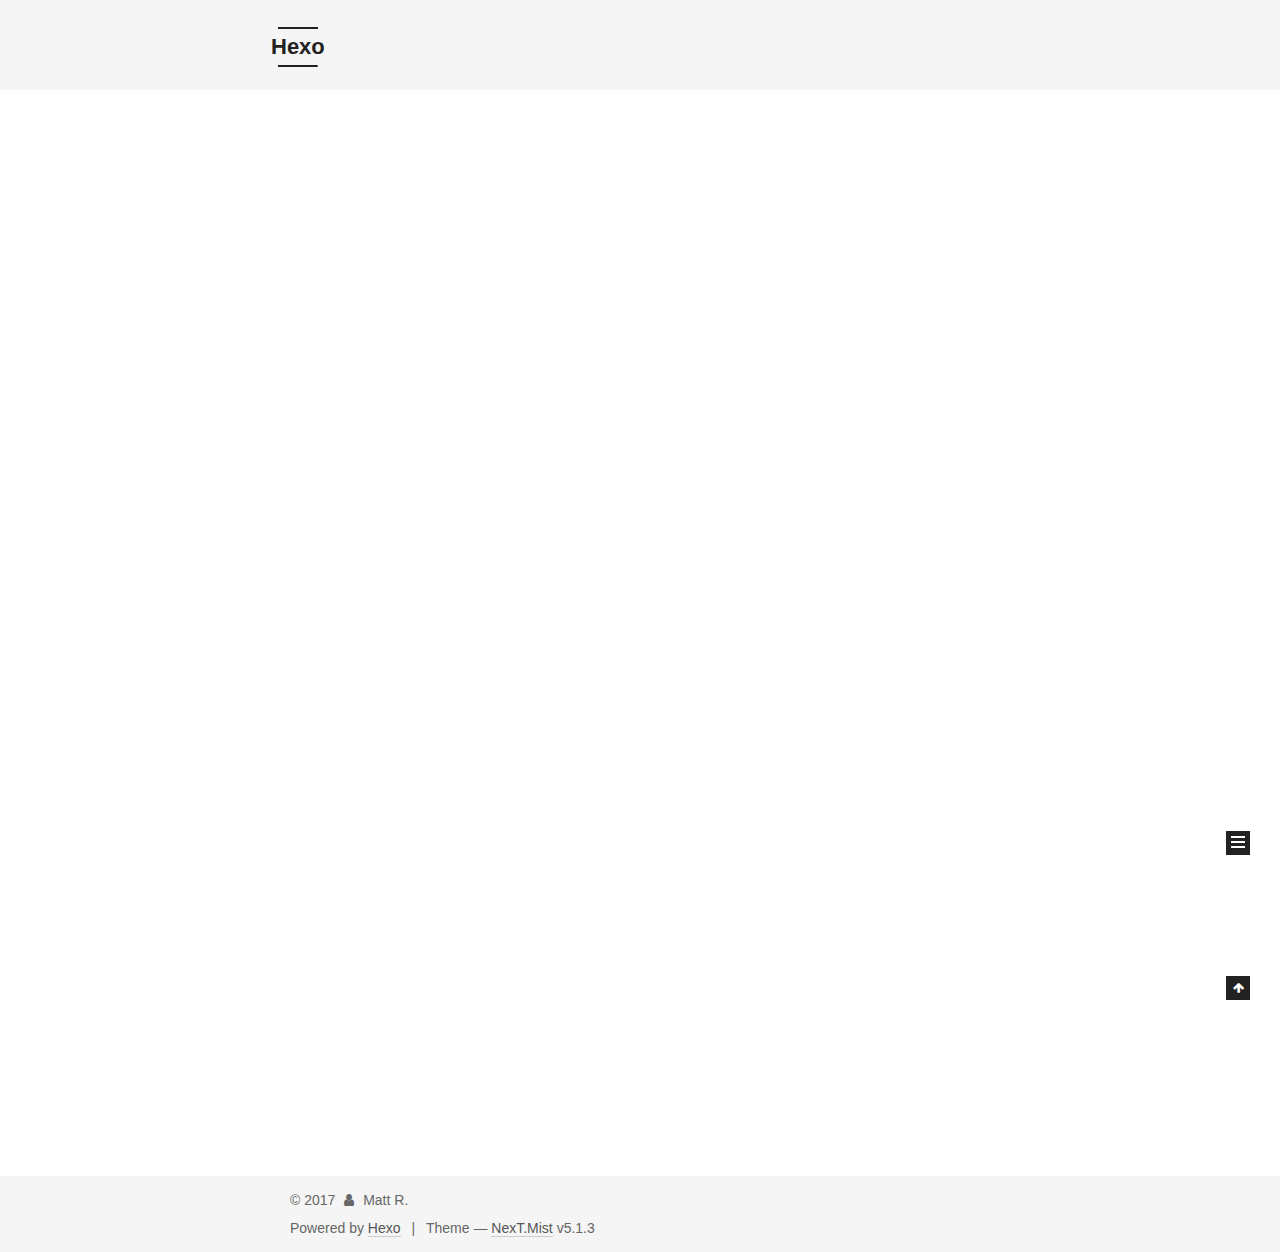
==== commit aa3fc422: "hexo deploy" ====
--- a/index.html
+++ b/index.html
@@ -5,7 +5,7 @@
   
 
 
-<html class="theme-next mist use-motion" lang="">
+<html class="theme-next mist use-motion" lang="en">
 <head>
   <meta charset="UTF-8"/>
 <meta http-equiv="X-UA-Compatible" content="IE=edge" />
@@ -81,8 +81,9 @@
 
 <meta property="og:type" content="website">
 <meta property="og:title" content="Hexo">
-<meta property="og:url" content="http://yoursite.com/index.html">
+<meta property="og:url" content="http://im.u3ur.cc/index.html">
 <meta property="og:site_name" content="Hexo">
+<meta property="og:locale" content="en">
 <meta name="twitter:card" content="summary">
 <meta name="twitter:title" content="Hexo">
 
@@ -114,7 +115,7 @@
 
 
 
-  <link rel="canonical" href="http://yoursite.com/"/>
+  <link rel="canonical" href="http://im.u3ur.cc/"/>
 
 
 
@@ -132,7 +133,7 @@
 
 </head>
 
-<body itemscope itemtype="http://schema.org/WebPage" lang="">
+<body itemscope itemtype="http://schema.org/WebPage" lang="en">
 
   
   
@@ -181,17 +182,47 @@
             
               <i class="menu-item-icon fa fa-fw fa-home"></i> <br />
             
-            Startseite
+            Home
           </a>
         </li>
       
         
+        <li class="menu-item menu-item-about">
+          <a href="/about/" rel="section">
+            
+              <i class="menu-item-icon fa fa-fw fa-user"></i> <br />
+            
+            About
+          </a>
+        </li>
+      
+        
+        <li class="menu-item menu-item-tags">
+          <a href="/tags/" rel="section">
+            
+              <i class="menu-item-icon fa fa-fw fa-tags"></i> <br />
+            
+            Tags
+          </a>
+        </li>
+      
+        
+        <li class="menu-item menu-item-categories">
+          <a href="/categories/" rel="section">
+            
+              <i class="menu-item-icon fa fa-fw fa-th"></i> <br />
+            
+            Categories
+          </a>
+        </li>
+      
+        
         <li class="menu-item menu-item-archives">
           <a href="/archives/" rel="section">
             
               <i class="menu-item-icon fa fa-fw fa-archive"></i> <br />
             
-            Archiv
+            Archives
           </a>
         </li>
       
@@ -228,10 +259,10 @@
   
   
   <div class="post-block">
-    <link itemprop="mainEntityOfPage" href="http://yoursite.com/2017/11/20/hello-world/">
+    <link itemprop="mainEntityOfPage" href="http://im.u3ur.cc/2017/11/20/hello-world/">
 
     <span hidden itemprop="author" itemscope itemtype="http://schema.org/Person">
-      <meta itemprop="name" content="John Doe">
+      <meta itemprop="name" content="Matt R.">
       <meta itemprop="description" content="">
       <meta itemprop="image" content="/images/avatar.gif">
     </span>
@@ -257,7 +288,7 @@
                 <i class="fa fa-calendar-o"></i>
               </span>
               
-                <span class="post-meta-item-text">Veröffentlicht am</span>
+                <span class="post-meta-item-text">Posted on</span>
               
               <time title="Post created" itemprop="dateCreated datePublished" datetime="2017-11-20T13:45:02+08:00">
                 2017-11-20
@@ -378,7 +409,7 @@
         <div class="site-overview">
           <div class="site-author motion-element" itemprop="author" itemscope itemtype="http://schema.org/Person">
             
-              <p class="site-author-name" itemprop="name">John Doe</p>
+              <p class="site-author-name" itemprop="name">Matt R.</p>
               <p class="site-description motion-element" itemprop="description"></p>
           </div>
 
@@ -390,7 +421,7 @@
                 <a href="/archives/">
               
                   <span class="site-state-item-count">1</span>
-                  <span class="site-state-item-name">Artikel</span>
+                  <span class="site-state-item-name">posts</span>
                 </a>
               </div>
             
@@ -436,13 +467,13 @@
   <span class="with-love">
     <i class="fa fa-user"></i>
   </span>
-  <span class="author" itemprop="copyrightHolder">John Doe</span>
+  <span class="author" itemprop="copyrightHolder">Matt R.</span>
 
   
 </div>
 
 
-  <div class="powered-by">Erstellt mit  <a class="theme-link" target="_blank" href="https://hexo.io">Hexo</a></div>
+  <div class="powered-by">Powered by <a class="theme-link" target="_blank" href="https://hexo.io">Hexo</a></div>
 
 
 
--- a/css/main.css
+++ b/css/main.css
@@ -1822,7 +1822,7 @@
   width: 4px;
   height: 4px;
   border-radius: 50%;
-  background: #6f63bd;
+  background: #6fffe0;
 }
 .links-of-blogroll {
   font-size: 13px;
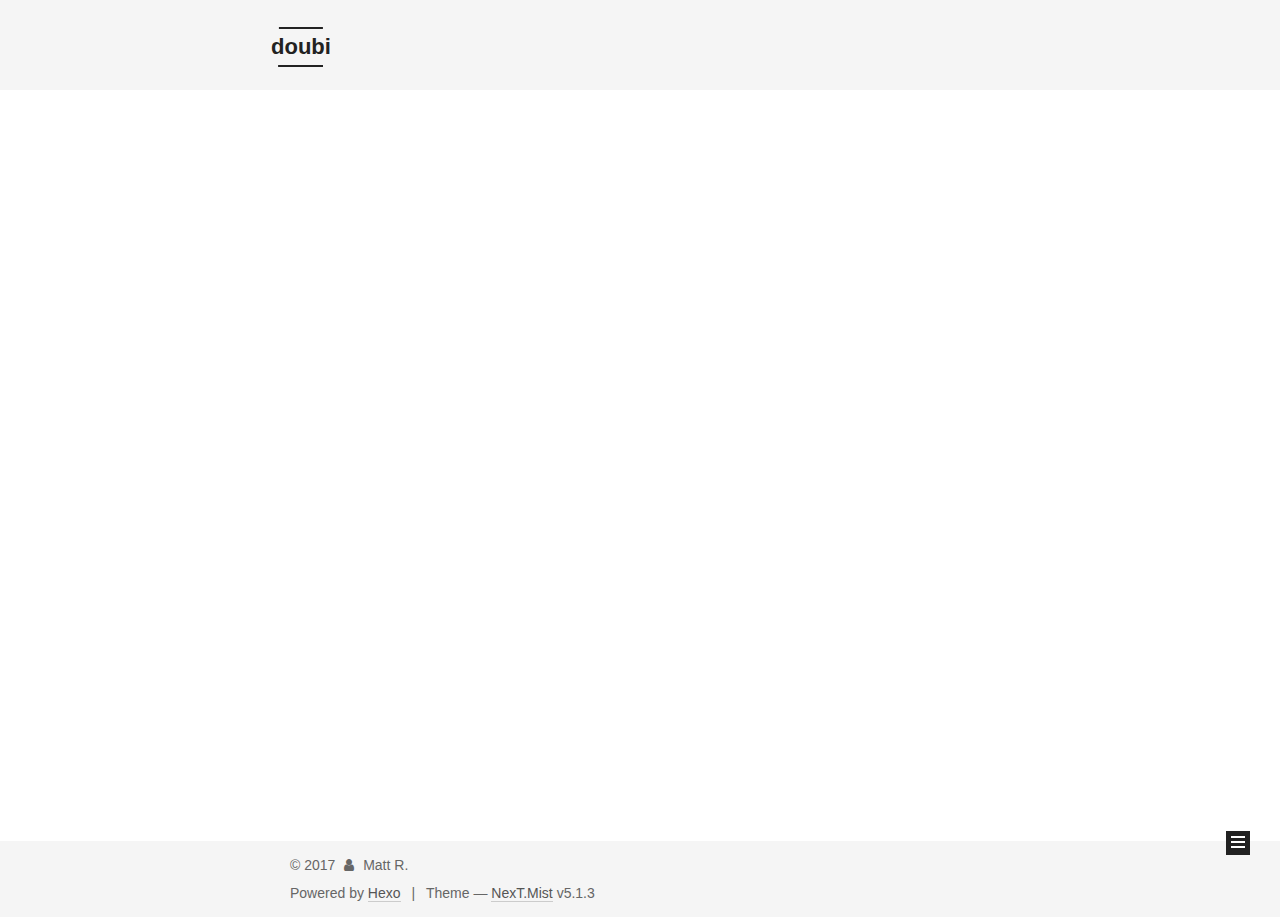
==== commit 1afd024f: "hexo deploy" ====
--- a/index.html
+++ b/index.html
@@ -80,12 +80,12 @@
 
 
 <meta property="og:type" content="website">
-<meta property="og:title" content="Hexo">
+<meta property="og:title" content="doubi">
 <meta property="og:url" content="http://im.u3ur.cc/index.html">
-<meta property="og:site_name" content="Hexo">
+<meta property="og:site_name" content="doubi">
 <meta property="og:locale" content="en">
 <meta name="twitter:card" content="summary">
-<meta name="twitter:title" content="Hexo">
+<meta name="twitter:title" content="doubi">
 
 
 
@@ -121,7 +121,7 @@
 
 
 
-  <title>Hexo</title>
+  <title>doubi</title>
   
 
 
@@ -152,12 +152,12 @@
     <div class="custom-logo-site-title">
       <a href="/"  class="brand" rel="start">
         <span class="logo-line-before"><i></i></span>
-        <span class="site-title">Hexo</span>
+        <span class="site-title">doubi</span>
         <span class="logo-line-after"><i></i></span>
       </a>
     </div>
       
-        <p class="site-subtitle"></p>
+        <p class="site-subtitle">生而无畏，战至终章</p>
       
   </div>
 
@@ -197,16 +197,6 @@
         </li>
       
         
-        <li class="menu-item menu-item-tags">
-          <a href="/tags/" rel="section">
-            
-              <i class="menu-item-icon fa fa-fw fa-tags"></i> <br />
-            
-            Tags
-          </a>
-        </li>
-      
-        
         <li class="menu-item menu-item-categories">
           <a href="/categories/" rel="section">
             
@@ -259,7 +249,7 @@
   
   
   <div class="post-block">
-    <link itemprop="mainEntityOfPage" href="http://im.u3ur.cc/2017/11/20/hello-world/">
+    <link itemprop="mainEntityOfPage" href="http://im.u3ur.cc/2017/11/11/nPlayer-WebDAV-华硕RT-AC66U-B1-穿墙访问局域网内所有主机共享目录/">
 
     <span hidden itemprop="author" itemscope itemtype="http://schema.org/Person">
       <meta itemprop="name" content="Matt R.">
@@ -268,7 +258,7 @@
     </span>
 
     <span hidden itemprop="publisher" itemscope itemtype="http://schema.org/Organization">
-      <meta itemprop="name" content="Hexo">
+      <meta itemprop="name" content="doubi">
     </span>
 
     
@@ -278,7 +268,7 @@
         
           <h1 class="post-title" itemprop="name headline">
                 
-                <a class="post-title-link" href="/2017/11/20/hello-world/" itemprop="url">Hello World</a></h1>
+                <a class="post-title-link" href="/2017/11/11/nPlayer-WebDAV-华硕RT-AC66U-B1-穿墙访问局域网内所有主机共享目录/" itemprop="url">nPlayer + WebDAV + 华硕RT-AC66U B1 + 穿墙访问局域网内所有主机共享目录</a></h1>
         
 
         <div class="post-meta">
@@ -290,8 +280,8 @@
               
                 <span class="post-meta-item-text">Posted on</span>
               
-              <time title="Post created" itemprop="dateCreated datePublished" datetime="2017-11-20T13:45:02+08:00">
-                2017-11-20
+              <time title="Post created" itemprop="dateCreated datePublished" datetime="2017-11-11T21:22:15+08:00">
+                2017-11-11
               </time>
             
 
@@ -330,17 +320,147 @@
       
         
           
-            <p>Welcome to <a href="https://hexo.io/" target="_blank" rel="noopener">Hexo</a>! This is your very first post. Check <a href="https://hexo.io/docs/" target="_blank" rel="noopener">documentation</a> for more info. If you get any problems when using Hexo, you can find the answer in <a href="https://hexo.io/docs/troubleshooting.html" target="_blank" rel="noopener">troubleshooting</a> or you can ask me on <a href="https://github.com/hexojs/hexo/issues" target="_blank" rel="noopener">GitHub</a>.</p>
-<h2 id="Quick-Start"><a href="#Quick-Start" class="headerlink" title="Quick Start"></a>Quick Start</h2><h3 id="Create-a-new-post"><a href="#Create-a-new-post" class="headerlink" title="Create a new post"></a>Create a new post</h3><figure class="highlight bash"><table><tr><td class="gutter"><pre><span class="line">1</span><br></pre></td><td class="code"><pre><span class="line">$ hexo new <span class="string">"My New Post"</span></span><br></pre></td></tr></table></figure>
-<p>More info: <a href="https://hexo.io/docs/writing.html" target="_blank" rel="noopener">Writing</a></p>
-<h3 id="Run-server"><a href="#Run-server" class="headerlink" title="Run server"></a>Run server</h3><figure class="highlight bash"><table><tr><td class="gutter"><pre><span class="line">1</span><br></pre></td><td class="code"><pre><span class="line">$ hexo server</span><br></pre></td></tr></table></figure>
-<p>More info: <a href="https://hexo.io/docs/server.html" target="_blank" rel="noopener">Server</a></p>
-<h3 id="Generate-static-files"><a href="#Generate-static-files" class="headerlink" title="Generate static files"></a>Generate static files</h3><figure class="highlight bash"><table><tr><td class="gutter"><pre><span class="line">1</span><br></pre></td><td class="code"><pre><span class="line">$ hexo generate</span><br></pre></td></tr></table></figure>
-<p>More info: <a href="https://hexo.io/docs/generating.html" target="_blank" rel="noopener">Generating</a></p>
-<h3 id="Deploy-to-remote-sites"><a href="#Deploy-to-remote-sites" class="headerlink" title="Deploy to remote sites"></a>Deploy to remote sites</h3><figure class="highlight bash"><table><tr><td class="gutter"><pre><span class="line">1</span><br></pre></td><td class="code"><pre><span class="line">$ hexo deploy</span><br></pre></td></tr></table></figure>
-<p>More info: <a href="https://hexo.io/docs/deployment.html" target="_blank" rel="noopener">Deployment</a></p>
-
-          
+          
+nPlayer，应该是 iOS 下最流行的文件查看、播放的软件吧， 不仅可在局域网内使用，还可以借助frp穿墙软件 在外网访问内网主机上的文件。本文只介绍如何实现外网访问的部分，内网部分就不不必多说。目前，AppStore 上 售价好像是 30 RMB 吧，比起之前 256 的价格实在是哈哈哈。
+
+          ...
+          <!--noindex-->
+          <div class="post-button text-center">
+            <a class="btn" href="/2017/11/11/nPlayer-WebDAV-华硕RT-AC66U-B1-穿墙访问局域网内所有主机共享目录/#more" rel="contents">
+              Read more &raquo;
+            </a>
+          </div>
+          <!--/noindex-->
+        
+      
+    </div>
+    
+    
+    
+
+    
+
+    
+
+    
+
+    <footer class="post-footer">
+      
+
+      
+
+      
+
+      
+      
+        <div class="post-eof"></div>
+      
+    </footer>
+  </div>
+  
+  
+  
+  </article>
+
+
+    
+      
+
+  
+
+  
+  
+  
+
+  <article class="post post-type-normal" itemscope itemtype="http://schema.org/Article">
+  
+  
+  
+  <div class="post-block">
+    <link itemprop="mainEntityOfPage" href="http://im.u3ur.cc/2017/11/11/OS-X共享，LINUX挂载/">
+
+    <span hidden itemprop="author" itemscope itemtype="http://schema.org/Person">
+      <meta itemprop="name" content="Matt R.">
+      <meta itemprop="description" content="">
+      <meta itemprop="image" content="/images/avatar.gif">
+    </span>
+
+    <span hidden itemprop="publisher" itemscope itemtype="http://schema.org/Organization">
+      <meta itemprop="name" content="doubi">
+    </span>
+
+    
+      <header class="post-header">
+
+        
+        
+          <h1 class="post-title" itemprop="name headline">
+                
+                <a class="post-title-link" href="/2017/11/11/OS-X共享，LINUX挂载/" itemprop="url">OS X共享，LINUX挂载</a></h1>
+        
+
+        <div class="post-meta">
+          <span class="post-time">
+            
+              <span class="post-meta-item-icon">
+                <i class="fa fa-calendar-o"></i>
+              </span>
+              
+                <span class="post-meta-item-text">Posted on</span>
+              
+              <time title="Post created" itemprop="dateCreated datePublished" datetime="2017-11-11T13:19:07+08:00">
+                2017-11-11
+              </time>
+            
+
+            
+
+            
+          </span>
+
+          
+
+          
+            
+          
+
+          
+          
+
+          
+
+          
+
+          
+
+        </div>
+      </header>
+    
+
+    
+    
+    
+    <div class="post-body" itemprop="articleBody">
+
+      
+      
+
+      
+        
+          
+          
+由于家里有一台MAC，作为HDTC中心角色，7*24小时运行。本意是将其某些目录共享到家庭内网，供其它机器（虚拟机、路由、NAS等）读写。
+
+本文采用了是NFS共享方式，将OS X 下需共享的目录导出，由DSM5（群晖NAS）和AC66U_B1（华硕路由）进行挂载，以下是具体操作说明
+媒体中心配置
+          ...
+          <!--noindex-->
+          <div class="post-button text-center">
+            <a class="btn" href="/2017/11/11/OS-X共享，LINUX挂载/#more" rel="contents">
+              Read more &raquo;
+            </a>
+          </div>
+          <!--/noindex-->
         
       
     </div>
@@ -420,7 +540,7 @@
               
                 <a href="/archives/">
               
-                  <span class="site-state-item-count">1</span>
+                  <span class="site-state-item-count">2</span>
                   <span class="site-state-item-name">posts</span>
                 </a>
               </div>
@@ -428,6 +548,15 @@
 
             
 
+            
+              
+              
+              <div class="site-state-item site-state-tags">
+                
+                  <span class="site-state-item-count">1</span>
+                  <span class="site-state-item-name">tags</span>
+                
+              </div>
             
 
           </nav>
--- a/css/main.css
+++ b/css/main.css
@@ -1822,7 +1822,7 @@
   width: 4px;
   height: 4px;
   border-radius: 50%;
-  background: #6fffe0;
+  background: #26df39;
 }
 .links-of-blogroll {
   font-size: 13px;
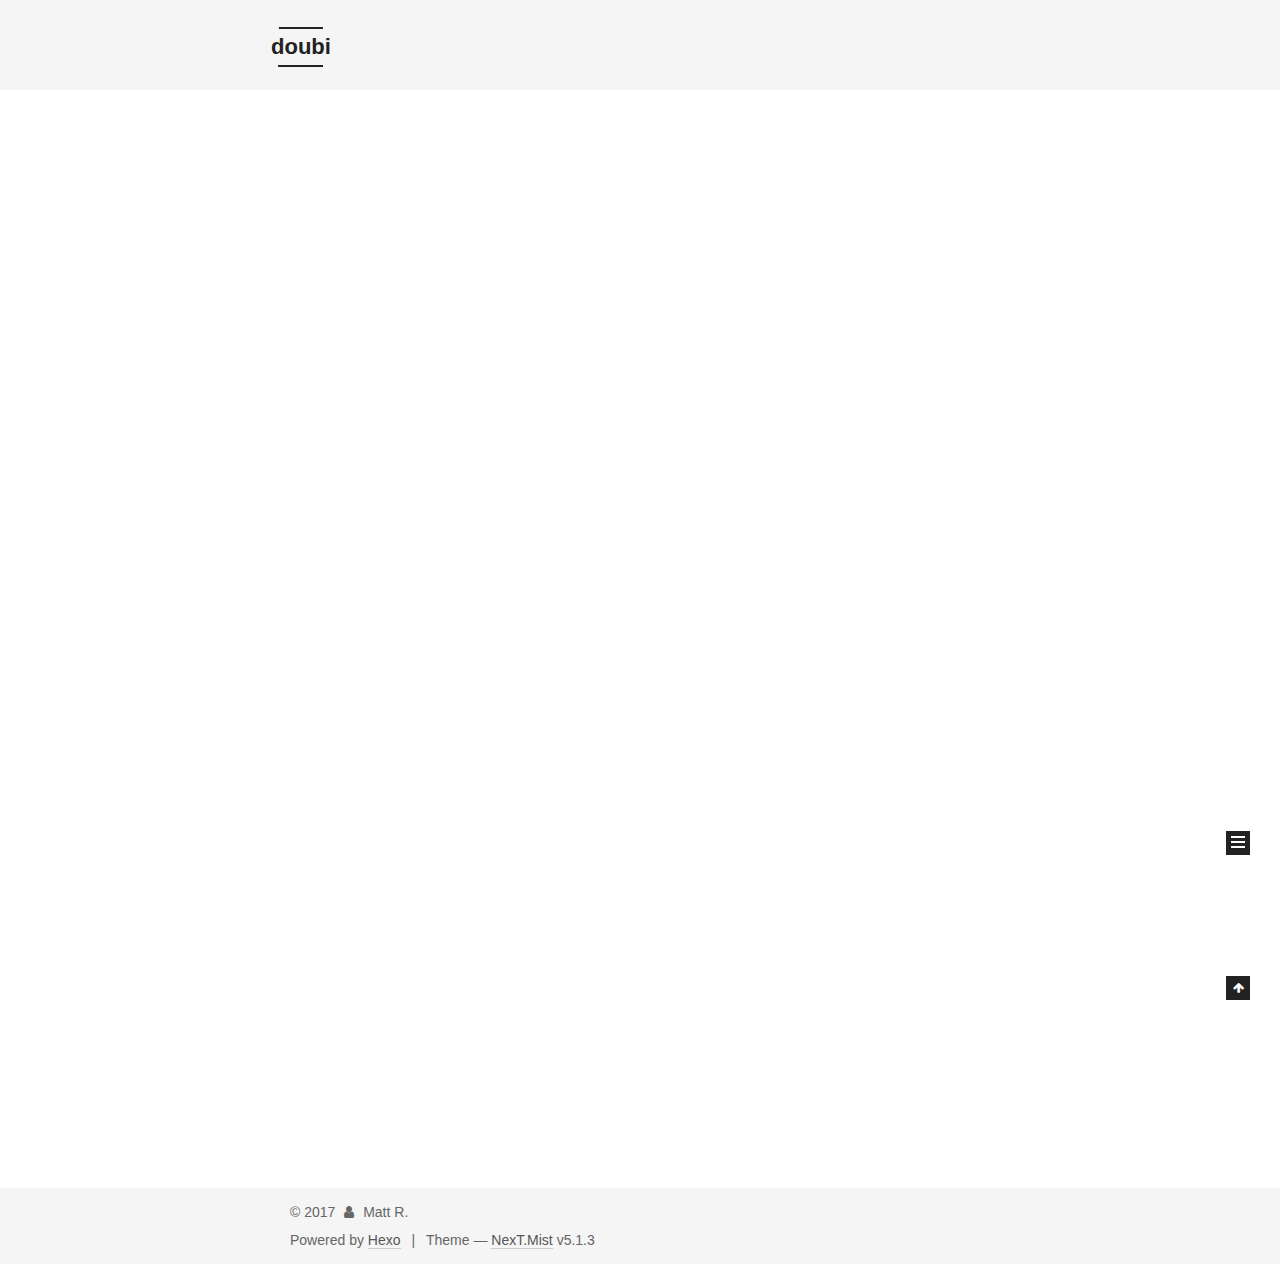
==== commit 625d4ec0: "hexo deploy" ====
--- a/index.html
+++ b/index.html
@@ -249,6 +249,139 @@
   
   
   <div class="post-block">
+    <link itemprop="mainEntityOfPage" href="http://im.u3ur.cc/2017/11/20/Github-博客建站/">
+
+    <span hidden itemprop="author" itemscope itemtype="http://schema.org/Person">
+      <meta itemprop="name" content="Matt R.">
+      <meta itemprop="description" content="">
+      <meta itemprop="image" content="/images/avatar.gif">
+    </span>
+
+    <span hidden itemprop="publisher" itemscope itemtype="http://schema.org/Organization">
+      <meta itemprop="name" content="doubi">
+    </span>
+
+    
+      <header class="post-header">
+
+        
+        
+          <h1 class="post-title" itemprop="name headline">
+                
+                <a class="post-title-link" href="/2017/11/20/Github-博客建站/" itemprop="url">Github 博客建站</a></h1>
+        
+
+        <div class="post-meta">
+          <span class="post-time">
+            
+              <span class="post-meta-item-icon">
+                <i class="fa fa-calendar-o"></i>
+              </span>
+              
+                <span class="post-meta-item-text">Posted on</span>
+              
+              <time title="Post created" itemprop="dateCreated datePublished" datetime="2017-11-20T15:53:42+08:00">
+                2017-11-20
+              </time>
+            
+
+            
+
+            
+          </span>
+
+          
+
+          
+            
+          
+
+          
+          
+
+          
+
+          
+
+          
+
+        </div>
+      </header>
+    
+
+    
+    
+    
+    <div class="post-body" itemprop="articleBody">
+
+      
+      
+
+      
+        
+          
+          
+目的： 在github 上新建一个 im.doubi.net 的个人博客站点条件：
+
+拥有 Github账号，比如，我的账户名：doubi
+拥有 doubi.net 域名使用权
+
+
+1. Github 建立仓库首先在Github 官网新建仓库，新建仓库地址应该是： https://github.c
+          ...
+          <!--noindex-->
+          <div class="post-button text-center">
+            <a class="btn" href="/2017/11/20/Github-博客建站/#more" rel="contents">
+              Read more &raquo;
+            </a>
+          </div>
+          <!--/noindex-->
+        
+      
+    </div>
+    
+    
+    
+
+    
+
+    
+
+    
+
+    <footer class="post-footer">
+      
+
+      
+
+      
+
+      
+      
+        <div class="post-eof"></div>
+      
+    </footer>
+  </div>
+  
+  
+  
+  </article>
+
+
+    
+      
+
+  
+
+  
+  
+  
+
+  <article class="post post-type-normal" itemscope itemtype="http://schema.org/Article">
+  
+  
+  
+  <div class="post-block">
     <link itemprop="mainEntityOfPage" href="http://im.u3ur.cc/2017/11/11/nPlayer-WebDAV-华硕RT-AC66U-B1-穿墙访问局域网内所有主机共享目录/">
 
     <span hidden itemprop="author" itemscope itemtype="http://schema.org/Person">
@@ -540,7 +673,7 @@
               
                 <a href="/archives/">
               
-                  <span class="site-state-item-count">2</span>
+                  <span class="site-state-item-count">3</span>
                   <span class="site-state-item-name">posts</span>
                 </a>
               </div>
--- a/css/main.css
+++ b/css/main.css
@@ -1822,7 +1822,7 @@
   width: 4px;
   height: 4px;
   border-radius: 50%;
-  background: #26df39;
+  background: #01a642;
 }
 .links-of-blogroll {
   font-size: 13px;
